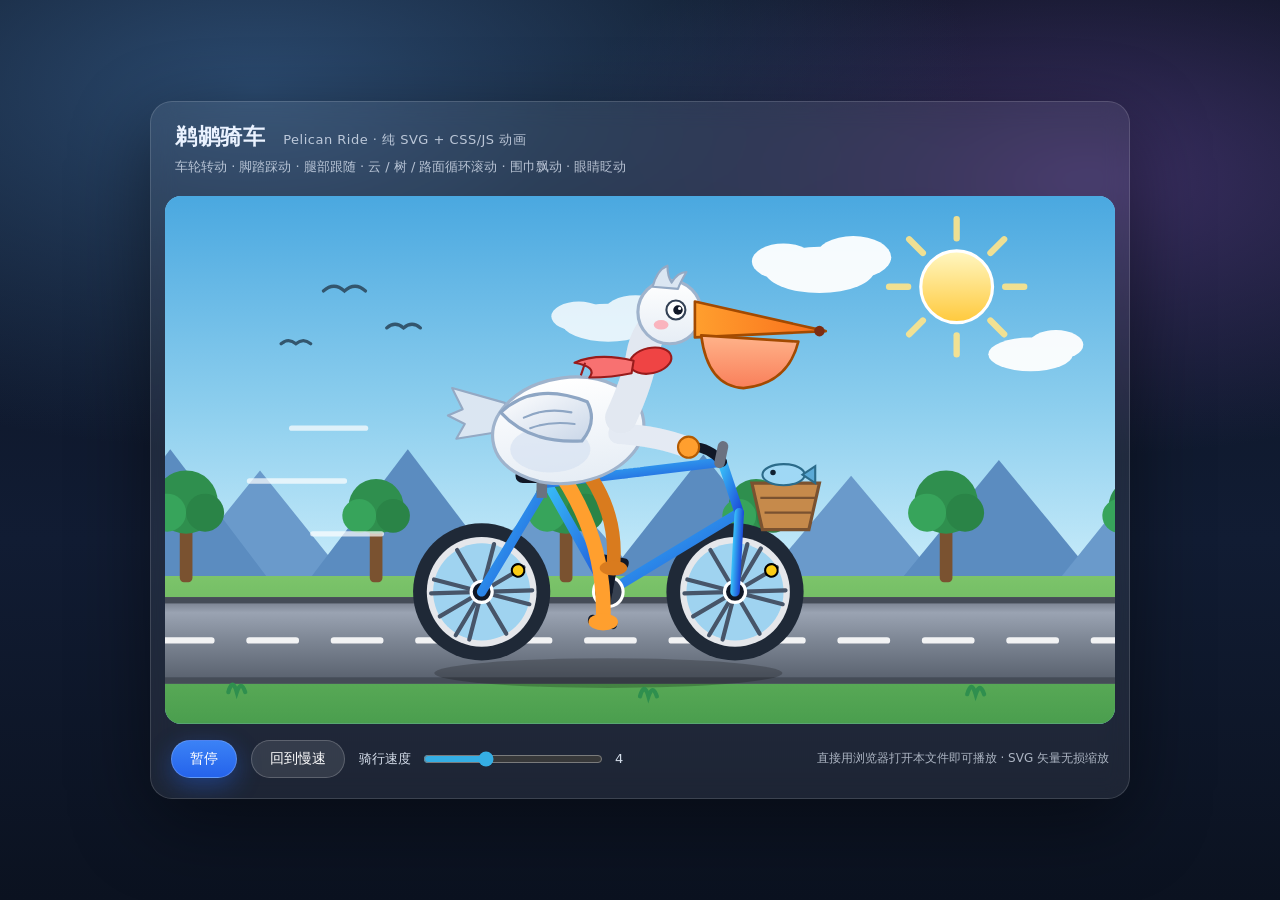
==== pelican-bike.html @ 2638b92d "新增鹈鹕骑车 SVG 动态 HTML Co-authored-by: YANBO LI <vimboom123@users.noreply.github.com>" ====
<!DOCTYPE html>
<html lang="zh-CN">
<head>
<meta charset="UTF-8" />
<meta name="viewport" content="width=device-width, initial-scale=1.0" />
<title>鹈鹕骑车 · SVG 动画</title>
<style>
  :root{
    --wheel-dur: 1.2s;
    --cloud-dur: 26s;
    --road-dur: 0.9s;
    --bob-dur: 0.6s;
  }
  *{box-sizing:border-box}
  body{
    margin:0;
    min-height:100vh;
    display:flex;
    align-items:center;
    justify-content:center;
    padding:28px 16px;
    font-family:"PingFang SC","Microsoft YaHei",system-ui,-apple-system,sans-serif;
    background:radial-gradient(1200px 600px at 20% 10%, #2b4a6f 0%, transparent 60%),
               radial-gradient(1000px 500px at 85% 20%, #3b2f63 0%, transparent 55%),
               linear-gradient(180deg,#0b1220,#111c33 60%,#0b1220);
    color:#eaf2ff;
  }
  .card{
    width:min(980px,100%);
    background:rgba(255,255,255,.07);
    border:1px solid rgba(255,255,255,.14);
    border-radius:22px;
    overflow:hidden;
    box-shadow:0 24px 80px rgba(0,0,0,.45);
    backdrop-filter:blur(12px);
  }
  header{
    padding:20px 24px 6px;
    display:flex;
    align-items:flex-end;
    justify-content:space-between;
    gap:12px;
    flex-wrap:wrap;
  }
  h1{margin:0;font-size:22px;letter-spacing:.5px}
  h1 span{font-size:13px;font-weight:400;opacity:.75;margin-left:10px}
  p.sub{margin:6px 0 0;opacity:.72;font-size:13px}
  .stage{padding:14px 14px 0}
  svg.scene{
    width:100%;
    height:auto;
    display:block;
    border-radius:16px;
    background:#87c5eb;
  }
  .controls{
    display:flex;
    align-items:center;
    gap:14px;
    flex-wrap:wrap;
    padding:16px 20px 20px;
  }
  .btn{
    border:1px solid rgba(255,255,255,.2);
    background:linear-gradient(180deg,#3b82f6,#2563eb);
    color:#fff;
    padding:9px 18px;
    border-radius:999px;
    cursor:pointer;
    font-size:14px;
    box-shadow:0 8px 24px rgba(37,99,235,.4);
  }
  .btn.secondary{background:rgba(255,255,255,.1);box-shadow:none}
  .slider-wrap{display:flex;align-items:center;gap:10px;font-size:13px;opacity:.9}
  input[type=range]{width:180px;accent-color:#38bdf8}
  .badge{margin-left:auto;font-size:12px;opacity:.7}

  /* ---------- SVG 动画 ---------- */
  .sun-rays{transform-origin:750px 86px;animation:spin 24s linear infinite}
  @keyframes spin{to{transform:rotate(360deg)}}

  .cloud{animation:drift var(--cloud-dur) linear infinite}
  .cloud.c2{animation-duration:calc(var(--cloud-dur) * 1.4);opacity:.9}
  .cloud.c3{animation-duration:calc(var(--cloud-dur) * 0.75);opacity:.95}
  @keyframes drift{
    from{transform:translateX(120px)}
    to{transform:translateX(-1080px)}
  }

  .bird{animation:birdBob 2.2s ease-in-out infinite}
  .bird.b2{animation-delay:-.7s}
  .bird.b3{animation-delay:-1.3s}
  @keyframes birdBob{
    0%,100%{transform:translateY(0)}
    50%{transform:translateY(-8px)}
  }

  .mountains{animation:slideSlow 9s linear infinite}
  @keyframes slideSlow{
    from{transform:translateX(0)}
    to{transform:translateX(-225px)}
  }

  .trees{animation:slideFast 3.2s linear infinite}
  @keyframes slideFast{
    from{transform:translateX(0)}
    to{transform:translateX(-180px)}
  }

  .road-dash{animation:dashMove var(--road-dur) linear infinite}
  @keyframes dashMove{
    from{stroke-dashoffset:0}
    to{stroke-dashoffset:-80}
  }

  .speed-line{animation:speedFlash 0.9s ease-in-out infinite}
  .speed-line.s2{animation-delay:-.3s}
  .speed-line.s3{animation-delay:-.6s}
  @keyframes speedFlash{
    0%{opacity:0;transform:translateX(30px)}
    30%{opacity:.8}
    100%{opacity:0;transform:translateX(-90px)}
  }

  /* 整车上下起伏 */
  .bike-bob{animation:bob var(--bob-dur) ease-in-out infinite}
  @keyframes bob{
    0%,100%{transform:translateY(0)}
    50%{transform:translateY(-4px)}
  }
  /* 鹈鹕身体起伏（比车稍大 + 延迟，显得有弹性） */
  .pelican-bob{animation:pelicanBob var(--bob-dur) ease-in-out infinite}
  @keyframes pelicanBob{
    0%,100%{transform:translateY(0) rotate(0deg)}
    50%{transform:translateY(-7px) rotate(-1.2deg)}
  }

  /* 翅膀轻微扇动 */
  .wing-back{transform-origin:385px 205px;animation:flap 1.8s ease-in-out infinite}
  @keyframes flap{
    0%,100%{transform:rotate(0deg)}
    50%{transform:rotate(-9deg)}
  }

  /* 围巾飘动 */
  .scarf-wave{animation:scarfWave .8s ease-in-out infinite;transform-origin:462px 158px}
  @keyframes scarfWave{
    0%,100%{transform:rotate(3deg) skewX(0deg)}
    50%{transform:rotate(-4deg) skewX(-6deg)}
  }

  /* 眼睛眨眼 */
  .eye{transform-origin:484px 108px;animation:blink 3.6s ease-in-out infinite}
  @keyframes blink{
    0%,92%,100%{transform:scaleY(1)}
    95%{transform:scaleY(.08)}
  }

  /* 喉囊轻微晃动 */
  .pouch{transform-origin:530px 130px;animation:pouchSwing 1.2s ease-in-out infinite}
  @keyframes pouchSwing{
    0%,100%{transform:rotate(0deg)}
    50%{transform:rotate(1.6deg)}
  }

  /* 尾巴抖动 */
  .tail{transform-origin:318px 208px;animation:tailWag .6s ease-in-out infinite}
  @keyframes tailWag{
    0%,100%{transform:rotate(0)}
    50%{transform:rotate(-7deg)}
  }

  /* 车轮 / 脚踏由 JS 驱动旋转，这里只做后备 CSS 旋转 */
  .spin-css{transform-box:fill-box;transform-origin:center;animation:spin var(--wheel-dur) linear infinite}

  .paused *{animation-play-state:paused !important}
</style>
</head>
<body>
<div class="card">
  <header>
    <div>
      <h1>鹈鹕骑车 <span>Pelican Ride · 纯 SVG + CSS/JS 动画</span></h1>
      <p class="sub">车轮转动 · 脚踏踩动 · 腿部跟随 · 云 / 树 / 路面循环滚动 · 围巾飘动 · 眼睛眨动</p>
    </div>
  </header>

  <div class="stage">
  <svg class="scene" id="scene" viewBox="0 0 900 500" xmlns="http://www.w3.org/2000/svg" role="img" aria-label="鹈鹕骑自行车动画">
    <defs>
      <linearGradient id="sky" x1="0" y1="0" x2="0" y2="1">
        <stop offset="0" stop-color="#4aa8e0"/>
        <stop offset=".55" stop-color="#8ecfee"/>
        <stop offset="1" stop-color="#cdeefb"/>
      </linearGradient>
      <linearGradient id="sunG" x1="0" y1="0" x2="0" y2="1">
        <stop offset="0" stop-color="#fff7c2"/>
        <stop offset="1" stop-color="#ffc93c"/>
      </linearGradient>
      <linearGradient id="roadG" x1="0" y1="0" x2="0" y2="1">
        <stop offset="0" stop-color="#6b7280"/>
        <stop offset=".18" stop-color="#9aa3b2"/>
        <stop offset=".5" stop-color="#7d8694"/>
        <stop offset="1" stop-color="#565e6b"/>
      </linearGradient>
      <linearGradient id="grassG" x1="0" y1="0" x2="0" y2="1">
        <stop offset="0" stop-color="#7cc46a"/>
        <stop offset="1" stop-color="#4a9e4e"/>
      </linearGradient>
      <linearGradient id="bodyG" x1="0" y1="0" x2="0" y2="1">
        <stop offset="0" stop-color="#ffffff"/>
        <stop offset="1" stop-color="#e6edf5"/>
      </linearGradient>
      <linearGradient id="wingG" x1="0" y1="0" x2="1" y2="1">
        <stop offset="0" stop-color="#ffffff"/>
        <stop offset="1" stop-color="#c9d6e8"/>
      </linearGradient>
      <linearGradient id="beakG" x1="0" y1="0" x2="1" y2="0">
        <stop offset="0" stop-color="#ff9f2e"/>
        <stop offset="1" stop-color="#f96d1b"/>
      </linearGradient>
      <linearGradient id="pouchG" x1="0" y1="0" x2="0" y2="1">
        <stop offset="0" stop-color="#ffb38a"/>
        <stop offset="1" stop-color="#f97f5a"/>
      </linearGradient>
      <linearGradient id="frameG" x1="0" y1="0" x2="1" y2="1">
        <stop offset="0" stop-color="#38bdf8"/>
        <stop offset="1" stop-color="#1d4ed8"/>
      </linearGradient>
    </defs>

    <!-- 天空 -->
    <rect x="0" y="0" width="900" height="372" fill="url(#sky)"/>

    <!-- 太阳 -->
    <g>
      <g class="sun-rays" stroke="#ffe58a" stroke-width="6" stroke-linecap="round" opacity=".9">
        <line x1="750" y1="22" x2="750" y2="40"/>
        <line x1="750" y1="132" x2="750" y2="150"/>
        <line x1="686" y1="86" x2="704" y2="86"/>
        <line x1="796" y1="86" x2="814" y2="86"/>
        <line x1="705" y1="41" x2="718" y2="54"/>
        <line x1="782" y1="118" x2="795" y2="131"/>
        <line x1="795" y1="41" x2="782" y2="54"/>
        <line x1="718" y1="118" x2="705" y2="131"/>
      </g>
      <circle cx="750" cy="86" r="34" fill="url(#sunG)" stroke="#fff" stroke-width="3"/>
    </g>

    <!-- 云 -->
    <g class="cloud c1">
      <g transform="translate(620,70)" fill="#fff" opacity=".95">
        <ellipse cx="0" cy="0" rx="52" ry="22"/>
        <ellipse cx="32" cy="-12" rx="36" ry="20"/>
        <ellipse cx="-34" cy="-8" rx="30" ry="17"/>
      </g>
    </g>
    <g class="cloud c2">
      <g transform="translate(420,120)" fill="#fff" opacity=".9">
        <ellipse cx="0" cy="0" rx="44" ry="18"/>
        <ellipse cx="26" cy="-10" rx="30" ry="16"/>
        <ellipse cx="-28" cy="-6" rx="26" ry="14"/>
      </g>
    </g>
    <g class="cloud c3">
      <g transform="translate(820,150)" fill="#fff">
        <ellipse cx="0" cy="0" rx="40" ry="16"/>
        <ellipse cx="24" cy="-9" rx="26" ry="14"/>
      </g>
    </g>

    <!-- 远处飞鸟 -->
    <g stroke="#33566e" stroke-width="3" fill="none" stroke-linecap="round">
      <path class="bird b1" d="M150 90 q10 -9 20 0 q10 -9 20 0"/>
      <path class="bird b2" d="M210 125 q8 -7 16 0 q8 -7 16 0"/>
      <path class="bird b3" d="M110 140 q7 -6 14 0 q7 -6 14 0"/>
    </g>

    <!-- 远山（无缝循环：两组错开） -->
    <g class="mountains">
      <g>
        <polygon points="0,372 90,260 180,372" fill="#6a9acb"/>
        <polygon points="130,372 230,240 330,372" fill="#5b8cc0"/>
        <polygon points="280,372 370,270 460,372" fill="#6a9acb"/>
        <polygon points="410,372 510,245 610,372" fill="#5b8cc0"/>
        <polygon points="560,372 650,265 740,372" fill="#6a9acb"/>
        <polygon points="690,372 790,250 890,372" fill="#5b8cc0"/>
        <polygon points="840,372 930,260 1020,372" fill="#6a9acb"/>
        <polygon points="-225,372 -135,260 -45,372" fill="#6a9acb"/>
        <polygon points="-95,372 5,240 105,372" fill="#5b8cc0"/>
      </g>
    </g>

    <!-- 草地 + 公路 -->
    <rect x="0" y="360" width="900" height="140" fill="url(#grassG)"/>
    <rect x="0" y="380" width="900" height="82" fill="url(#roadG)"/>
    <rect x="0" y="380" width="900" height="6" fill="#454c57"/>
    <rect x="0" y="456" width="900" height="6" fill="#454c57"/>
    <line class="road-dash" x1="0" y1="421" x2="900" y2="421" stroke="#fff" stroke-width="6"
          stroke-dasharray="44 36" stroke-linecap="round" opacity=".9"/>

    <!-- 行道树（无缝循环） -->
    <g class="trees">
      <g id="treeRow">
        <!-- JS 会复制这一排以保证循环，这里先手写 7 棵 -->
        <g transform="translate(20,0)">
          <rect x="-6" y="308" width="12" height="58" rx="4" fill="#7a5230"/>
          <circle cx="0" cy="290" r="30" fill="#2f8f4e"/>
          <circle cx="-18" cy="300" r="18" fill="#37a45b"/>
          <circle cx="18" cy="300" r="18" fill="#2a8447"/>
        </g>
        <g transform="translate(200,0)">
          <rect x="-6" y="312" width="12" height="54" rx="4" fill="#7a5230"/>
          <circle cx="0" cy="294" r="26" fill="#2f8f4e"/>
          <circle cx="-16" cy="303" r="16" fill="#37a45b"/>
          <circle cx="16" cy="303" r="16" fill="#2a8447"/>
        </g>
        <g transform="translate(380,0)">
          <rect x="-6" y="308" width="12" height="58" rx="4" fill="#7a5230"/>
          <circle cx="0" cy="290" r="30" fill="#2f8f4e"/>
          <circle cx="-18" cy="300" r="18" fill="#37a45b"/>
          <circle cx="18" cy="300" r="18" fill="#2a8447"/>
        </g>
        <g transform="translate(560,0)">
          <rect x="-6" y="312" width="12" height="54" rx="4" fill="#7a5230"/>
          <circle cx="0" cy="294" r="26" fill="#2f8f4e"/>
          <circle cx="-16" cy="303" r="16" fill="#37a45b"/>
          <circle cx="16" cy="303" r="16" fill="#2a8447"/>
        </g>
        <g transform="translate(740,0)">
          <rect x="-6" y="308" width="12" height="58" rx="4" fill="#7a5230"/>
          <circle cx="0" cy="290" r="30" fill="#2f8f4e"/>
          <circle cx="-18" cy="300" r="18" fill="#37a45b"/>
          <circle cx="18" cy="300" r="18" fill="#2a8447"/>
        </g>
        <g transform="translate(920,0)">
          <rect x="-6" y="312" width="12" height="54" rx="4" fill="#7a5230"/>
          <circle cx="0" cy="294" r="26" fill="#2f8f4e"/>
          <circle cx="-16" cy="303" r="16" fill="#37a45b"/>
          <circle cx="16" cy="303" r="16" fill="#2a8447"/>
        </g>
        <g transform="translate(1100,0)">
          <rect x="-6" y="308" width="12" height="58" rx="4" fill="#7a5230"/>
          <circle cx="0" cy="290" r="30" fill="#2f8f4e"/>
          <circle cx="-18" cy="300" r="18" fill="#37a45b"/>
          <circle cx="18" cy="300" r="18" fill="#2a8447"/>
        </g>
      </g>
    </g>

    <!-- 速度线 -->
    <g stroke="#ffffff" stroke-width="5" stroke-linecap="round" opacity=".7">
      <line class="speed-line s1" x1="120" y1="220" x2="190" y2="220"/>
      <line class="speed-line s2" x1="80" y1="270" x2="170" y2="270"/>
      <line class="speed-line s3" x1="140" y1="320" x2="205" y2="320"/>
    </g>

    <!-- 阴影 -->
    <ellipse cx="420" cy="452" rx="165" ry="14" fill="#000" opacity=".22"/>

    <!-- ================= 整车（含鹈鹕） ================= -->
    <g class="bike-bob">
      <!-- 后轮 -->
      <g>
        <circle cx="300" cy="375" r="65" fill="#1f2937"/>
        <circle cx="300" cy="375" r="52" fill="#e5e7eb"/>
        <circle cx="300" cy="375" r="46" fill="#9fd3f0"/>
        <g id="spokesRear" stroke="#475569" stroke-width="4" stroke-linecap="round">
          <line x1="300" y1="329" x2="300" y2="421"/>
          <line x1="254" y1="375" x2="346" y2="375"/>
          <line x1="267" y1="342" x2="333" y2="408"/>
          <line x1="333" y1="342" x2="267" y2="408"/>
          <line x1="277" y1="333" x2="323" y2="417"/>
          <line x1="323" y1="333" x2="277" y2="417"/>
        </g>
        <circle cx="300" cy="375" r="10" fill="#111827" stroke="#fff" stroke-width="3"/>
        <!-- 气门嘴小黄点，便于看出转动 -->
        <circle id="valveRear" cx="300" cy="335" r="6" fill="#facc15" stroke="#000" stroke-width="2"/>
      </g>

      <!-- 前轮 -->
      <g>
        <circle cx="540" cy="375" r="65" fill="#1f2937"/>
        <circle cx="540" cy="375" r="52" fill="#e5e7eb"/>
        <circle cx="540" cy="375" r="46" fill="#9fd3f0"/>
        <g id="spokesFront" stroke="#475569" stroke-width="4" stroke-linecap="round">
          <line x1="540" y1="329" x2="540" y2="421"/>
          <line x1="494" y1="375" x2="586" y2="375"/>
          <line x1="507" y1="342" x2="573" y2="408"/>
          <line x1="573" y1="342" x2="507" y2="408"/>
          <line x1="517" y1="333" x2="563" y2="417"/>
          <line x1="563" y1="333" x2="517" y2="417"/>
        </g>
        <circle cx="540" cy="375" r="10" fill="#111827" stroke="#fff" stroke-width="3"/>
        <circle id="valveFront" cx="540" cy="335" r="6" fill="#facc15" stroke="#000" stroke-width="2"/>
      </g>

      <!-- 车架 -->
      <g stroke="url(#frameG)" stroke-width="9" stroke-linecap="round" stroke-linejoin="round" fill="none">
        <line x1="300" y1="375" x2="420" y2="375"/>          <!-- chainstay -->
        <line x1="300" y1="375" x2="362" y2="272"/>          <!-- seatstay -->
        <line x1="420" y1="375" x2="362" y2="272"/>          <!-- seat tube -->
        <line x1="362" y1="272" x2="528" y2="252"/>          <!-- top tube -->
        <line x1="420" y1="375" x2="544" y2="300"/>          <!-- down tube -->
        <line x1="528" y1="252" x2="544" y2="300"/>          <!-- head tube -->
        <line x1="544" y1="300" x2="540" y2="375"/>          <!-- fork -->
      </g>
      <!-- 座垫 & 车把 -->
      <g>
        <rect x="332" y="258" width="52" height="14" rx="7" fill="#111827"/>
        <rect x="352" y="270" width="10" height="16" fill="#6b7280"/>
        <path d="M528 252 Q514 236 496 238" stroke="#111827" stroke-width="9" fill="none" stroke-linecap="round"/>
        <circle cx="494" cy="238" r="8" fill="#111827"/>
        <rect x="522" y="232" width="10" height="26" rx="5" fill="#6b7280" transform="rotate(12 527 245)"/>
      </g>

      <!-- 前车篮 + 鱼 -->
      <g transform="translate(556,272)">
        <polygon points="0,0 64,0 54,44 10,44" fill="#c68a4b" stroke="#7a5230" stroke-width="3"/>
        <line x1="8" y1="14" x2="60" y2="14" stroke="#7a5230" stroke-width="2"/>
        <line x1="12" y1="28" x2="56" y2="28" stroke="#7a5230" stroke-width="2"/>
        <g class="pelican-bob">
          <ellipse cx="30" cy="-8" rx="20" ry="10" fill="#9fd8f5" stroke="#2b6b8a" stroke-width="2"/>
          <polygon points="48,-8 60,-16 60,0" fill="#5aa9d6" stroke="#2b6b8a" stroke-width="2"/>
          <circle cx="20" cy="-10" r="2.6" fill="#123"/>
        </g>
      </g>

      <!-- 脚踏曲柄（JS 驱动旋转） -->
      <g id="crank" transform="translate(420,375)">
        <circle cx="0" cy="0" r="14" fill="#374151" stroke="#fff" stroke-width="3"/>
        <line x1="0" y1="0" x2="0" y2="-26" stroke="#111827" stroke-width="8" stroke-linecap="round"/>
        <line x1="0" y1="0" x2="0" y2="26" stroke="#111827" stroke-width="8" stroke-linecap="round"/>
        <rect id="pedalA" x="-14" y="-34" width="28" height="10" rx="4" fill="#111827"/>
        <rect id="pedalB" x="-14" y="24" width="28" height="10" rx="4" fill="#111827"/>
      </g>

      <!-- 腿（JS 每帧更新路径，跟随脚踏） -->
      <g fill="none" stroke-linecap="round" stroke-linejoin="round">
        <!-- 远侧腿（深色） -->
        <path id="legFar" d="M388 252 L410 310 L420 349" stroke="#d97b1e" stroke-width="13"/>
        <!-- 近侧腿（亮橙） -->
        <path id="legNear" d="M368 256 L380 315 L420 401" stroke="#ff9f2e" stroke-width="14"/>
        <!-- 脚 -->
        <ellipse id="footFar" cx="420" cy="349" rx="13" ry="7" fill="#d97b1e" stroke="none"/>
        <ellipse id="footNear" cx="420" cy="401" rx="14" ry="8" fill="#ff9f2e" stroke="none"/>
      </g>

      <!-- ================= 鹈鹕 ================= -->
      <g class="pelican-bob">
        <!-- 尾巴 -->
        <g class="tail">
          <polygon points="322,196 272,182 282,202 268,208 284,216 276,230 326,222" fill="#dbe6f2" stroke="#94a9c4" stroke-width="2" stroke-linejoin="round"/>
        </g>

        <!-- 身体 -->
        <ellipse cx="382" cy="222" rx="72" ry="50" fill="url(#bodyG)" stroke="#9fb3cc" stroke-width="3" transform="rotate(-8 382 222)"/>
        <ellipse cx="365" cy="240" rx="38" ry="22" fill="#d7e3f2" opacity=".7"/>

        <!-- 后翅（扇动） -->
        <g class="wing-back">
          <path d="M400 195 Q350 175 318 205 Q345 235 395 232 Q410 214 400 195 Z"
                fill="url(#wingG)" stroke="#8ea6c4" stroke-width="3" stroke-linejoin="round"/>
          <path d="M385 205 Q360 200 340 210 M388 216 Q364 213 346 220" stroke="#8ea6c4" stroke-width="2" fill="none" stroke-linecap="round"/>
        </g>

        <!-- 前肢扶把（翅膀变小手） -->
        <g>
          <path d="M430 225 Q470 228 494 238" stroke="#f2f6fb" stroke-width="20" fill="none" stroke-linecap="round"/>
          <path d="M430 225 Q470 228 494 238" stroke="#9fb3cc" stroke-width="20" fill="none" stroke-linecap="round" opacity=".18"/>
          <circle cx="496" cy="238" r="10" fill="#ff9f2e" stroke="#b35a00" stroke-width="2"/>
        </g>

        <!-- 脖子 -->
        <path d="M432 210 Q448 175 452 150 Q456 128 472 116"
              stroke="#f4f7fb" stroke-width="30" fill="none" stroke-linecap="round"/>
        <path d="M432 210 Q448 175 452 150 Q456 128 472 116"
              stroke="#9fb3cc" stroke-width="30" fill="none" stroke-linecap="round" opacity=".22"/>

        <!-- 围巾 -->
        <g>
          <ellipse cx="460" cy="156" rx="20" ry="12" fill="#ef4444" stroke="#991b1b" stroke-width="2" transform="rotate(-12 460 156)"/>
          <g class="scarf-wave">
            <path d="M444 156 Q410 148 388 158 Q410 162 402 172 Q424 172 442 168 Z"
                  fill="#f87171" stroke="#991b1b" stroke-width="2" stroke-linejoin="round"/>
            <line x1="398" y1="158" x2="394" y2="170" stroke="#991b1b" stroke-width="2"/>
          </g>
        </g>

        <!-- 头 -->
        <circle cx="478" cy="110" r="30" fill="url(#bodyG)" stroke="#9fb3cc" stroke-width="3"/>
        <!-- 头顶小羽 -->
        <path d="M462 86 Q466 70 476 66 Q476 76 480 82 Q486 72 494 72 Q488 82 486 88 Z" fill="#dbe6f2" stroke="#94a9c4" stroke-width="2" stroke-linejoin="round"/>

        <!-- 喙 -->
        <g>
          <!-- 上喙 -->
          <path d="M502 100 L626 128 L502 134 Z" fill="url(#beakG)" stroke="#a34a00" stroke-width="2.5" stroke-linejoin="round"/>
          <circle cx="620" cy="128" r="5" fill="#7c2d12"/>
          <!-- 喉囊 -->
          <path class="pouch" d="M508 132 L600 138 Q590 178 548 182 Q514 180 508 132 Z"
                fill="url(#pouchG)" stroke="#a34a00" stroke-width="2.5" stroke-linejoin="round"/>
        </g>

        <!-- 眼睛 -->
        <g>
          <circle cx="484" cy="108" r="9" fill="#fff" stroke="#334155" stroke-width="2"/>
          <g class="eye">
            <circle cx="486" cy="108" r="4.5" fill="#111827"/>
            <circle cx="487.5" cy="106.5" r="1.5" fill="#fff"/>
          </g>
        </g>
        <!-- 腮红 -->
        <ellipse cx="470" cy="122" rx="7" ry="4.5" fill="#fda4af" opacity=".8"/>
      </g>
    </g>

    <!-- 前景小草 -->
    <g fill="#2f8f4e">
      <path d="M60 470 q4 -14 8 0 q4 -12 8 0" stroke="#2f8f4e" stroke-width="4" fill="none" stroke-linecap="round"/>
      <path d="M760 472 q4 -14 8 0 q4 -12 8 0" stroke="#2f8f4e" stroke-width="4" fill="none" stroke-linecap="round"/>
      <path d="M450 474 q4 -14 8 0 q4 -12 8 0" stroke="#2f8f4e" stroke-width="4" fill="none" stroke-linecap="round"/>
    </g>
  </svg>
  </div>

  <div class="controls">
    <button class="btn" id="playBtn">暂停</button>
    <button class="btn secondary" id="resetBtn">回到慢速</button>
    <div class="slider-wrap">
      <span>骑行速度</span>
      <input type="range" id="speed" min="1" max="10" value="4" />
      <span id="speedVal">4</span>
    </div>
    <span class="badge">直接用浏览器打开本文件即可播放 · SVG 矢量无损缩放</span>
  </div>
</div>

<script>
(function(){
  const root = document.documentElement;
  const scene = document.getElementById('scene');
  const crank = document.getElementById('crank');
  const spokesRear = document.getElementById('spokesRear');
  const spokesFront = document.getElementById('spokesFront');
  const valveRear = document.getElementById('valveRear');
  const valveFront = document.getElementById('valveFront');
  const legNear = document.getElementById('legNear');
  const legFar = document.getElementById('legFar');
  const footNear = document.getElementById('footNear');
  const footFar = document.getElementById('footFar');
  const playBtn = document.getElementById('playBtn');
  const resetBtn = document.getElementById('resetBtn');
  const speedInput = document.getElementById('speed');
  const speedVal = document.getElementById('speedVal');

  const BB = {x:420, y:375};
  const CRANK_R = 26;
  const WHEEL_R = {rear:{x:300,y:375}, front:{x:540,y:375}};
  // 髋关节（随身体 bob 微调）
  const HIP_NEAR = {x:368, y:252};
  const HIP_FAR = {x:390, y:248};

  let speed = parseFloat(speedInput.value); // 1..10
  let playing = true;
  let crankAngle = 0;   // 度
  let wheelAngle = 0;
  let lastT = performance.now();

  function applySpeedToCss(){
    // 速度越大，CSS 动画越快
    const wheelDur = (2.4 / speed).toFixed(3) + 's';
    const roadDur = (1.8 / speed).toFixed(3) + 's';
    const bobDur = (1.2 / Math.sqrt(speed)).toFixed(3) + 's';
    const cloudDur = (52 / speed).toFixed(2) + 's';
    root.style.setProperty('--wheel-dur', wheelDur);
    root.style.setProperty('--road-dur', roadDur);
    root.style.setProperty('--bob-dur', bobDur);
    root.style.setProperty('--cloud-dur', cloudDur);
    document.querySelector('.mountains').style.animationDuration = (18/speed).toFixed(2)+'s';
    document.querySelector('.trees').style.animationDuration = (6.4/speed).toFixed(2)+'s';
  }

  function pedalPos(angleDeg, offsetDeg){
    const a = (angleDeg + offsetDeg) * Math.PI/180;
    return { x: BB.x + CRANK_R*Math.sin(a), y: BB.y - CRANK_R*Math.cos(a) };
  }

  // 简单双段腿：髋 -> 膝 -> 踝，膝盖向前凸
  function legPath(hip, ankle, bend){
    const mx = (hip.x+ankle.x)/2 + bend;
    const my = (hip.y+ankle.y)/2 - 6;
    // 用二次曲线模拟膝盖
    return `M${hip.x} ${hip.y} Q${mx} ${my} ${ankle.x} ${ankle.y}`;
  }

  function rotate(el, cx, cy, deg){
    el.setAttribute('transform', `rotate(${deg} ${cx} ${cy})`);
  }

  function frame(now){
    const dt = Math.min(0.05, (now-lastT)/1000);
    lastT = now;
    if(playing){
      const crankSpeed = 40 + speed*38;   // 度/秒
      const wheelSpeed = crankSpeed*2.2;
      crankAngle = (crankAngle + crankSpeed*dt) % 360;
      wheelAngle = (wheelAngle + wheelSpeed*dt) % 360;

      crank.setAttribute('transform', `translate(${BB.x},${BB.y}) rotate(${crankAngle})`);
      rotate(spokesRear, WHEEL_R.rear.x, WHEEL_R.rear.y, wheelAngle);
      rotate(spokesFront, WHEEL_R.front.x, WHEEL_R.front.y, wheelAngle);
      rotate(valveRear, WHEEL_R.rear.x, WHEEL_R.rear.y, wheelAngle);
      rotate(valveFront, WHEEL_R.front.x, WHEEL_R.front.y, wheelAngle);

      // 身体 bob 补偿：让髋部随时间轻微起伏，与 CSS pelicanBob 近似同步
      const bob = Math.sin(now/1000 * (2+speed*0.9)) * -3.5;

      const pNear = pedalPos(crankAngle, 0);
      const pFar = pedalPos(crankAngle, 180);
      const hipN = {x:HIP_NEAR.x, y:HIP_NEAR.y+bob};
      const hipF = {x:HIP_FAR.x, y:HIP_FAR.y+bob};

      legNear.setAttribute('d', legPath(hipN, pNear, 26));
      legFar.setAttribute('d', legPath(hipF, pFar, 22));
      footNear.setAttribute('cx', pNear.x);
      footNear.setAttribute('cy', pNear.y+3);
      footFar.setAttribute('cx', pFar.x);
      footFar.setAttribute('cy', pFar.y+3);
    }
    requestAnimationFrame(frame);
  }

  playBtn.addEventListener('click', ()=>{
    playing = !playing;
    playBtn.textContent = playing ? '暂停' : '播放';
    scene.classList.toggle('paused', !playing);
  });
  speedInput.addEventListener('input', ()=>{
    speed = parseFloat(speedInput.value);
    speedVal.textContent = speed;
    applySpeedToCss();
  });
  resetBtn.addEventListener('click', ()=>{
    speedInput.value = 3;
    speed = 3;
    speedVal.textContent = '3';
    applySpeedToCss();
  });

  applySpeedToCss();
  requestAnimationFrame(frame);
})();
</script>
</body>
</html>
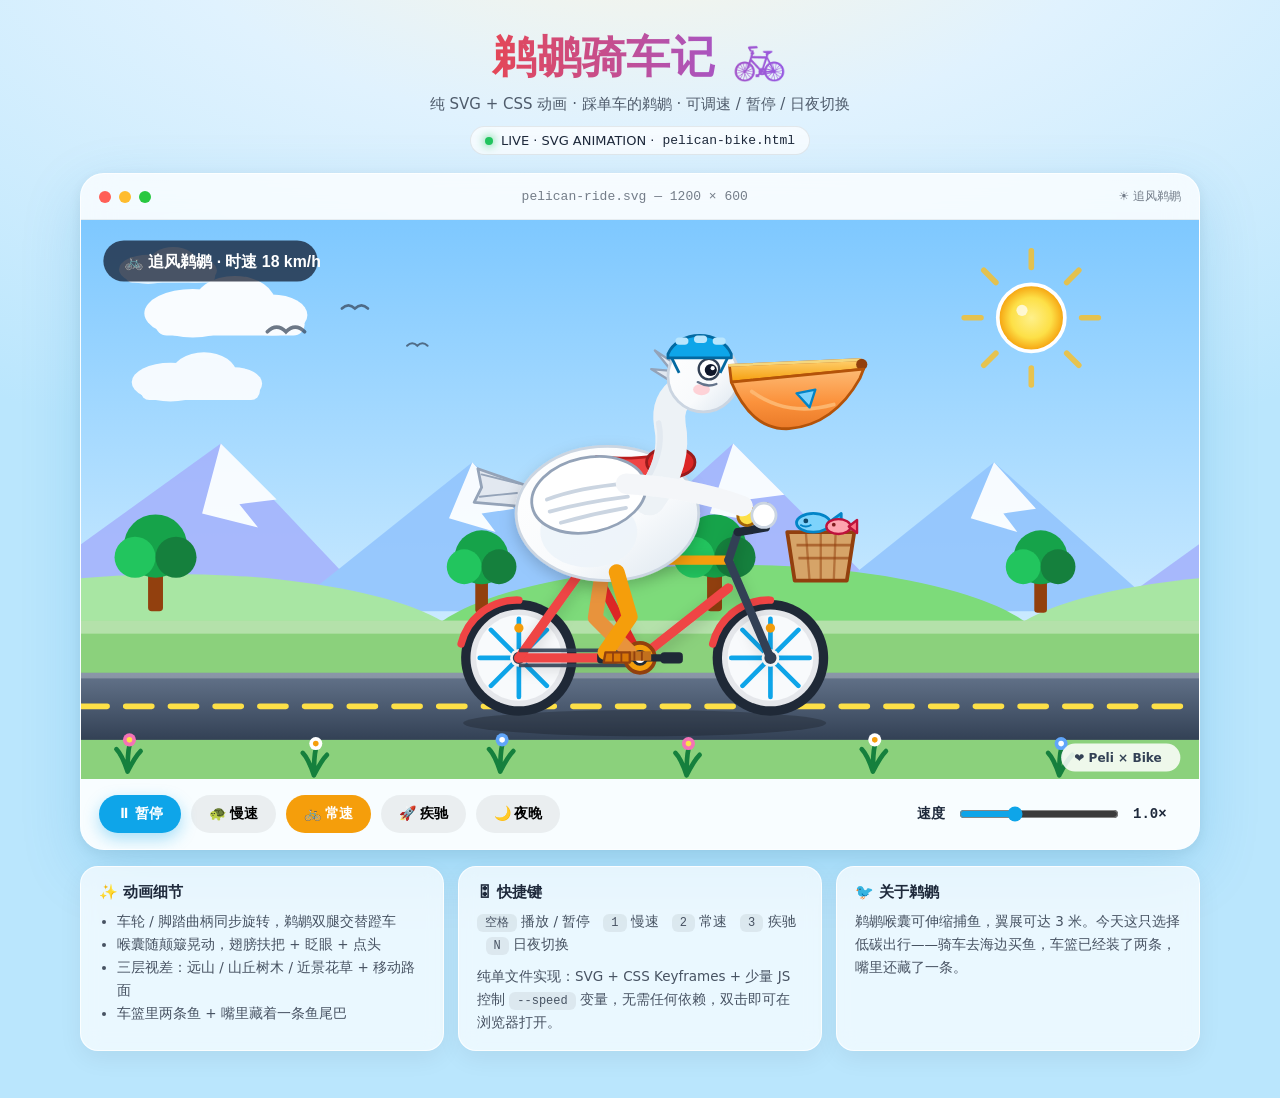
==== commit a0f0c747: "Add pelican riding bicycle SVG animated page Single-file HTML with pure SVG + CSS keyframe animation" ====
--- a/pelican-bike.html
+++ b/pelican-bike.html
@@ -3,654 +3,658 @@
 <head>
 <meta charset="UTF-8" />
 <meta name="viewport" content="width=device-width, initial-scale=1.0" />
-<title>鹈鹕骑车 · SVG 动画</title>
+<title>鹈鹕骑车记 · Pelican Ride — SVG 动态动画</title>
 <style>
   :root{
-    --wheel-dur: 1.2s;
-    --cloud-dur: 26s;
-    --road-dur: 0.9s;
-    --bob-dur: 0.6s;
+    --speed: 1;
+    --play-state: running;
+    --sky-top:#7ec8ff;
+    --sky-bottom:#e8f7ff;
+    --hill-1:#a8e6a3;
+    --hill-2:#7ddb7a;
+    --road:#4a5568;
+    --ground:#8bd17c;
+  }
+  body.night{
+    --sky-top:#0f2043;
+    --sky-bottom:#3a5a8c;
+    --hill-1:#2a4a3e;
+    --hill-2:#1e3a32;
+    --road:#1f2733;
+    --ground:#2d5a3a;
   }
   *{box-sizing:border-box}
   body{
     margin:0;
+    font-family:"PingFang SC","Microsoft YaHei","Noto Sans SC",system-ui,-apple-system,sans-serif;
+    background: radial-gradient(1200px 600px at 50% -10%, #fdf6e3 0%, #e0f2fe 40%, #bae6fd 100%);
     min-height:100vh;
+    color:#1e293b;
     display:flex;
+    flex-direction:column;
     align-items:center;
-    justify-content:center;
-    padding:28px 16px;
-    font-family:"PingFang SC","Microsoft YaHei",system-ui,-apple-system,sans-serif;
-    background:radial-gradient(1200px 600px at 20% 10%, #2b4a6f 0%, transparent 60%),
-               radial-gradient(1000px 500px at 85% 20%, #3b2f63 0%, transparent 55%),
-               linear-gradient(180deg,#0b1220,#111c33 60%,#0b1220);
-    color:#eaf2ff;
-  }
-  .card{
-    width:min(980px,100%);
-    background:rgba(255,255,255,.07);
-    border:1px solid rgba(255,255,255,.14);
-    border-radius:22px;
+    padding:28px 16px 48px;
+  }
+  body.night{background: radial-gradient(1200px 600px at 50% -10%, #0f172a 0%, #1e293b 60%, #020617 100%); color:#e2e8f0}
+  .wrap{width:min(1120px,100%)}
+  header{
+    text-align:center;
+    margin-bottom:18px;
+  }
+  header h1{
+    margin:0;
+    font-size:clamp(28px,4.5vw,44px);
+    letter-spacing:.02em;
+    font-weight:900;
+    background:linear-gradient(90deg,#f59e0b,#ef4444,#8b5cf6,#0ea5e9);
+    -webkit-background-clip:text;
+    background-clip:text;
+    color:transparent;
+  }
+  header p{margin:8px 0 0; opacity:.75; font-size:15px}
+  .badge{
+    display:inline-flex; gap:8px; align-items:center;
+    margin-top:12px;
+    font-size:13px;
+    background:rgba(255,255,255,.7);
+    border:1px solid rgba(0,0,0,.08);
+    padding:6px 14px;
+    border-radius:999px;
+    backdrop-filter: blur(10px);
+  }
+  body.night .badge{background:rgba(255,255,255,.08); border-color:rgba(255,255,255,.15)}
+  .dot{width:8px;height:8px;border-radius:50%;background:#22c55e;box-shadow:0 0 10px #22c55e; animation:blink 1.2s infinite}
+  @keyframes blink{50%{opacity:.4}}
+
+  .stage-card{
+    background:rgba(255,255,255,.75);
+    border:1px solid rgba(255,255,255,.8);
+    border-radius:24px;
+    box-shadow:0 20px 60px rgba(2,132,199,.18), 0 4px 16px rgba(0,0,0,.08);
     overflow:hidden;
-    box-shadow:0 24px 80px rgba(0,0,0,.45);
-    backdrop-filter:blur(12px);
-  }
-  header{
-    padding:20px 24px 6px;
-    display:flex;
-    align-items:flex-end;
-    justify-content:space-between;
-    gap:12px;
-    flex-wrap:wrap;
-  }
-  h1{margin:0;font-size:22px;letter-spacing:.5px}
-  h1 span{font-size:13px;font-weight:400;opacity:.75;margin-left:10px}
-  p.sub{margin:6px 0 0;opacity:.72;font-size:13px}
-  .stage{padding:14px 14px 0}
-  svg.scene{
-    width:100%;
-    height:auto;
-    display:block;
-    border-radius:16px;
-    background:#87c5eb;
-  }
+    backdrop-filter: blur(16px);
+  }
+  body.night .stage-card{background:rgba(15,23,42,.7); border-color:rgba(255,255,255,.12)}
+  .stage-head{
+    display:flex; align-items:center; justify-content:space-between;
+    padding:14px 18px;
+    border-bottom:1px solid rgba(0,0,0,.06);
+  }
+  body.night .stage-head{border-color:rgba(255,255,255,.1)}
+  .traffic{display:flex; gap:8px}
+  .traffic i{width:12px;height:12px;border-radius:50%;display:block}
+  .traffic i:nth-child(1){background:#ff5f57}
+  .traffic i:nth-child(2){background:#febc2e}
+  .traffic i:nth-child(3){background:#28c840}
+  .stage-title{font-size:13px; opacity:.6; font-family:ui-monospace,monospace}
+  svg.scene{display:block; width:100%; height:auto; background:linear-gradient(var(--sky-top),var(--sky-bottom)); transition:background .6s}
+
   .controls{
-    display:flex;
-    align-items:center;
-    gap:14px;
-    flex-wrap:wrap;
-    padding:16px 20px 20px;
-  }
-  .btn{
-    border:1px solid rgba(255,255,255,.2);
-    background:linear-gradient(180deg,#3b82f6,#2563eb);
-    color:#fff;
-    padding:9px 18px;
+    display:flex; flex-wrap:wrap; gap:12px; align-items:center; justify-content:space-between;
+    padding:16px 18px;
+    background:rgba(255,255,255,.6);
+  }
+  body.night .controls{background:rgba(255,255,255,.04)}
+  .btn-group{display:flex; gap:10px; flex-wrap:wrap}
+  button{
+    border:0; cursor:pointer;
+    padding:10px 18px;
     border-radius:999px;
-    cursor:pointer;
-    font-size:14px;
-    box-shadow:0 8px 24px rgba(37,99,235,.4);
-  }
-  .btn.secondary{background:rgba(255,255,255,.1);box-shadow:none}
-  .slider-wrap{display:flex;align-items:center;gap:10px;font-size:13px;opacity:.9}
-  input[type=range]{width:180px;accent-color:#38bdf8}
-  .badge{margin-left:auto;font-size:12px;opacity:.7}
-
-  /* ---------- SVG 动画 ---------- */
-  .sun-rays{transform-origin:750px 86px;animation:spin 24s linear infinite}
-  @keyframes spin{to{transform:rotate(360deg)}}
-
-  .cloud{animation:drift var(--cloud-dur) linear infinite}
-  .cloud.c2{animation-duration:calc(var(--cloud-dur) * 1.4);opacity:.9}
-  .cloud.c3{animation-duration:calc(var(--cloud-dur) * 0.75);opacity:.95}
-  @keyframes drift{
-    from{transform:translateX(120px)}
-    to{transform:translateX(-1080px)}
-  }
-
-  .bird{animation:birdBob 2.2s ease-in-out infinite}
-  .bird.b2{animation-delay:-.7s}
-  .bird.b3{animation-delay:-1.3s}
-  @keyframes birdBob{
-    0%,100%{transform:translateY(0)}
-    50%{transform:translateY(-8px)}
-  }
-
-  .mountains{animation:slideSlow 9s linear infinite}
-  @keyframes slideSlow{
-    from{transform:translateX(0)}
-    to{transform:translateX(-225px)}
-  }
-
-  .trees{animation:slideFast 3.2s linear infinite}
-  @keyframes slideFast{
-    from{transform:translateX(0)}
-    to{transform:translateX(-180px)}
-  }
-
-  .road-dash{animation:dashMove var(--road-dur) linear infinite}
-  @keyframes dashMove{
-    from{stroke-dashoffset:0}
-    to{stroke-dashoffset:-80}
-  }
-
-  .speed-line{animation:speedFlash 0.9s ease-in-out infinite}
-  .speed-line.s2{animation-delay:-.3s}
-  .speed-line.s3{animation-delay:-.6s}
-  @keyframes speedFlash{
-    0%{opacity:0;transform:translateX(30px)}
-    30%{opacity:.8}
-    100%{opacity:0;transform:translateX(-90px)}
-  }
-
-  /* 整车上下起伏 */
-  .bike-bob{animation:bob var(--bob-dur) ease-in-out infinite}
-  @keyframes bob{
-    0%,100%{transform:translateY(0)}
-    50%{transform:translateY(-4px)}
-  }
-  /* 鹈鹕身体起伏（比车稍大 + 延迟，显得有弹性） */
-  .pelican-bob{animation:pelicanBob var(--bob-dur) ease-in-out infinite}
-  @keyframes pelicanBob{
-    0%,100%{transform:translateY(0) rotate(0deg)}
-    50%{transform:translateY(-7px) rotate(-1.2deg)}
-  }
-
-  /* 翅膀轻微扇动 */
-  .wing-back{transform-origin:385px 205px;animation:flap 1.8s ease-in-out infinite}
-  @keyframes flap{
-    0%,100%{transform:rotate(0deg)}
-    50%{transform:rotate(-9deg)}
-  }
-
-  /* 围巾飘动 */
-  .scarf-wave{animation:scarfWave .8s ease-in-out infinite;transform-origin:462px 158px}
-  @keyframes scarfWave{
-    0%,100%{transform:rotate(3deg) skewX(0deg)}
-    50%{transform:rotate(-4deg) skewX(-6deg)}
-  }
-
-  /* 眼睛眨眼 */
-  .eye{transform-origin:484px 108px;animation:blink 3.6s ease-in-out infinite}
-  @keyframes blink{
-    0%,92%,100%{transform:scaleY(1)}
-    95%{transform:scaleY(.08)}
-  }
-
-  /* 喉囊轻微晃动 */
-  .pouch{transform-origin:530px 130px;animation:pouchSwing 1.2s ease-in-out infinite}
-  @keyframes pouchSwing{
-    0%,100%{transform:rotate(0deg)}
-    50%{transform:rotate(1.6deg)}
-  }
-
-  /* 尾巴抖动 */
-  .tail{transform-origin:318px 208px;animation:tailWag .6s ease-in-out infinite}
-  @keyframes tailWag{
-    0%,100%{transform:rotate(0)}
-    50%{transform:rotate(-7deg)}
-  }
-
-  /* 车轮 / 脚踏由 JS 驱动旋转，这里只做后备 CSS 旋转 */
-  .spin-css{transform-box:fill-box;transform-origin:center;animation:spin var(--wheel-dur) linear infinite}
-
-  .paused *{animation-play-state:paused !important}
+    font-size:14px; font-weight:700;
+    transition:.2s;
+  }
+  .btn-primary{background:#0ea5e9; color:#fff; box-shadow:0 6px 16px rgba(14,165,233,.35)}
+  .btn-primary:hover{background:#0284c7; transform:translateY(-1px)}
+  .btn-ghost{background:rgba(0,0,0,.06)}
+  body.night .btn-ghost{background:rgba(255,255,255,.1); color:#fff}
+  .btn-ghost:hover{background:rgba(0,0,0,.1)}
+  .btn-ghost.active{background:#f59e0b; color:#fff}
+  .slider-box{display:flex; align-items:center; gap:12px; font-size:14px; font-weight:600}
+  input[type=range]{width:160px; accent-color:#0ea5e9; cursor:pointer}
+
+  .info-grid{
+    display:grid; grid-template-columns:repeat(auto-fit,minmax(260px,1fr));
+    gap:14px; margin-top:16px;
+  }
+  .info{
+    background:rgba(255,255,255,.7);
+    border-radius:18px; padding:16px 18px;
+    border:1px solid rgba(255,255,255,.8);
+    box-shadow:0 8px 24px rgba(0,0,0,.06);
+    backdrop-filter: blur(10px);
+  }
+  body.night .info{background:rgba(255,255,255,.06); border-color:rgba(255,255,255,.1)}
+  .info h3{margin:0 0 8px; font-size:15px}
+  .info p, .info li{font-size:13.5px; line-height:1.7; opacity:.8; margin:0}
+  .info ul{margin:0; padding-left:18px}
+  kbd{background:rgba(0,0,0,.08); padding:2px 8px; border-radius:6px; font-size:12px; font-family:ui-monospace,monospace}
+  body.night kbd{background:rgba(255,255,255,.12)}
+
+  /* ============ SVG Animations ============ */
+  .anim{animation-play-state:var(--play-state)}
+  .wheel-spin{transform-box:fill-box; transform-origin:center; animation:wheelSpin calc(1.1s / var(--speed)) linear infinite}
+  @keyframes wheelSpin{to{transform:rotate(360deg)}}
+  .crank-spin{transform-box:fill-box; transform-origin:center; animation:wheelSpin calc(1.1s / var(--speed)) linear infinite}
+  .bike-bob{animation:bikeBob calc(.55s / var(--speed)) ease-in-out infinite alternate}
+  @keyframes bikeBob{from{transform:translateY(0)}to{transform:translateY(-5px)}}
+  .pelican-bob{animation:pelicanBob calc(.55s / var(--speed)) ease-in-out infinite alternate}
+  @keyframes pelicanBob{from{transform:translateY(0) rotate(0deg)}to{transform:translateY(-7px) rotate(-.6deg)}}
+
+  .cloud{animation:cloudDrift linear infinite}
+  .cloud.c1{animation-duration:28s}
+  .cloud.c2{animation-duration:42s; animation-delay:-15s}
+  .cloud.c3{animation-duration:55s; animation-delay:-30s}
+  @keyframes cloudDrift{from{transform:translateX(-300px)}to{transform:translateX(1400px)}}
+
+  .scroll-slow{animation:scrollX calc(9s / var(--speed)) linear infinite}
+  .scroll-mid{animation:scrollX calc(5s / var(--speed)) linear infinite}
+  .scroll-fast{animation:scrollX calc(2.2s / var(--speed)) linear infinite}
+  @keyframes scrollX{from{transform:translateX(0)}to{transform:translateX(-600px)}}
+
+  .road-dash{animation:roadMove calc(.6s / var(--speed)) linear infinite}
+  @keyframes roadMove{from{stroke-dashoffset:0}to{stroke-dashoffset:-48}}
+
+  .leg-front{transform-box:fill-box; transform-origin:20% 10%; animation:pedalFront calc(1.1s / var(--speed)) ease-in-out infinite}
+  .leg-back{transform-box:fill-box; transform-origin:20% 10%; animation:pedalBack calc(1.1s / var(--speed)) ease-in-out infinite}
+  @keyframes pedalFront{
+    0%{transform:rotate(-28deg)} 25%{transform:rotate(5deg)} 50%{transform:rotate(32deg)} 75%{transform:rotate(-5deg)} 100%{transform:rotate(-28deg)}
+  }
+  @keyframes pedalBack{
+    0%{transform:rotate(32deg)} 25%{transform:rotate(-5deg)} 50%{transform:rotate(-28deg)} 75%{transform:rotate(5deg)} 100%{transform:rotate(32deg)}
+  }
+  .wing{transform-box:fill-box; transform-origin:15% 20%; animation:wingFlap calc(1.1s / var(--speed)) ease-in-out infinite}
+  @keyframes wingFlap{0%,100%{transform:rotate(-6deg)}50%{transform:rotate(10deg)}}
+  .pouch{transform-box:fill-box; transform-origin:top center; animation:pouchWobble calc(.55s / var(--speed)) ease-in-out infinite alternate}
+  @keyframes pouchWobble{from{transform:rotate(-2deg) scaleY(1)}to{transform:rotate(2.5deg) scaleY(1.04)}}
+  .eye-blink{transform-box:fill-box; transform-origin:center; animation:eyeBlink 3.6s ease-in-out infinite}
+  @keyframes eyeBlink{0%,92%,100%{transform:scaleY(1)}95%{transform:scaleY(.08)}}
+  .scarf-wave{transform-box:fill-box; transform-origin:right center; animation:scarfWave calc(.7s / var(--speed)) ease-in-out infinite alternate}
+  @keyframes scarfWave{from{transform:rotate(-4deg) skewY(-2deg)}to{transform:rotate(6deg) skewY(4deg)}}
+  .tail-wag{transform-box:fill-box; transform-origin:right center; animation:tailWag calc(.9s / var(--speed)) ease-in-out infinite alternate}
+  @keyframes tailWag{from{transform:rotate(-5deg)}to{transform:rotate(7deg)}}
+  .head-nod{transform-box:fill-box; transform-origin:20% 90%; animation:headNod calc(1.1s / var(--speed)) ease-in-out infinite}
+  @keyframes headNod{0%,100%{transform:rotate(-2deg)}50%{transform:rotate(3deg)}}
+  .sun-spin{transform-box:fill-box; transform-origin:center; animation:wheelSpin 24s linear infinite}
+  .bird-fly{animation:birdFly 9s linear infinite}
+  @keyframes birdFly{from{transform:translateX(-100px) translateY(0)}50%{transform:translateX(600px) translateY(-18px)}to{transform:translateX(1350px) translateY(8px)}}
+  .bird-flap{transform-box:fill-box; transform-origin:center; animation:birdFlap .5s ease-in-out infinite alternate}
+  @keyframes birdFlap{from{transform:scaleY(1)}to{transform:scaleY(.55)}}
+  .flower-sway{transform-box:fill-box; transform-origin:bottom center; animation:scarfWave 1.6s ease-in-out infinite alternate}
+  .speed-line{animation:speedFlash calc(1s / var(--speed)) linear infinite; opacity:0}
+  .speed-line.s1{animation-delay:0s}.speed-line.s2{animation-delay:.3s}.speed-line.s3{animation-delay:.6s}
+  @keyframes speedFlash{0%{opacity:0; transform:translateX(40px)}20%{opacity:.7}100%{opacity:0; transform:translateX(-220px)}}
+  .fish-wiggle{transform-box:fill-box; transform-origin:center; animation:tailWag .6s ease-in-out infinite alternate}
+  .bell-ring{transform-box:fill-box; transform-origin:top center; animation:bellRing 2.4s ease-in-out infinite}
+  @keyframes bellRing{0%,88%,100%{transform:rotate(0)}90%{transform:rotate(14deg)}92%{transform:rotate(-12deg)}94%{transform:rotate(8deg)}96%{transform:rotate(-6deg)}}
+  .dust{animation:dustUp calc(1.2s / var(--speed)) ease-out infinite; opacity:0}
+  @keyframes dustUp{0%{opacity:.6; transform:translate(0,0) scale(.6)}100%{opacity:0; transform:translate(-70px,-36px) scale(1.6)}}
 </style>
 </head>
 <body>
-<div class="card">
+<div class="wrap">
   <header>
-    <div>
-      <h1>鹈鹕骑车 <span>Pelican Ride · 纯 SVG + CSS/JS 动画</span></h1>
-      <p class="sub">车轮转动 · 脚踏踩动 · 腿部跟随 · 云 / 树 / 路面循环滚动 · 围巾飘动 · 眼睛眨动</p>
+    <h1>鹈鹕骑车记 🚲</h1>
+    <p>纯 SVG + CSS 动画 · 踩单车的鹈鹕 · 可调速 / 暂停 / 日夜切换</p>
+    <div class="badge"><span class="dot"></span> LIVE · SVG ANIMATION · <span style="font-family:ui-monospace,monospace">pelican-bike.html</span></div>
+  </header>
+
+  <div class="stage-card">
+    <div class="stage-head">
+      <div class="traffic"><i></i><i></i><i></i></div>
+      <div class="stage-title">pelican-ride.svg — 1200 × 600</div>
+      <div style="font-size:12px; opacity:.6">☀️ 追风鹈鹕</div>
     </div>
-  </header>
-
-  <div class="stage">
-  <svg class="scene" id="scene" viewBox="0 0 900 500" xmlns="http://www.w3.org/2000/svg" role="img" aria-label="鹈鹕骑自行车动画">
-    <defs>
-      <linearGradient id="sky" x1="0" y1="0" x2="0" y2="1">
-        <stop offset="0" stop-color="#4aa8e0"/>
-        <stop offset=".55" stop-color="#8ecfee"/>
-        <stop offset="1" stop-color="#cdeefb"/>
-      </linearGradient>
-      <linearGradient id="sunG" x1="0" y1="0" x2="0" y2="1">
-        <stop offset="0" stop-color="#fff7c2"/>
-        <stop offset="1" stop-color="#ffc93c"/>
-      </linearGradient>
-      <linearGradient id="roadG" x1="0" y1="0" x2="0" y2="1">
-        <stop offset="0" stop-color="#6b7280"/>
-        <stop offset=".18" stop-color="#9aa3b2"/>
-        <stop offset=".5" stop-color="#7d8694"/>
-        <stop offset="1" stop-color="#565e6b"/>
-      </linearGradient>
-      <linearGradient id="grassG" x1="0" y1="0" x2="0" y2="1">
-        <stop offset="0" stop-color="#7cc46a"/>
-        <stop offset="1" stop-color="#4a9e4e"/>
-      </linearGradient>
-      <linearGradient id="bodyG" x1="0" y1="0" x2="0" y2="1">
-        <stop offset="0" stop-color="#ffffff"/>
-        <stop offset="1" stop-color="#e6edf5"/>
-      </linearGradient>
-      <linearGradient id="wingG" x1="0" y1="0" x2="1" y2="1">
-        <stop offset="0" stop-color="#ffffff"/>
-        <stop offset="1" stop-color="#c9d6e8"/>
-      </linearGradient>
-      <linearGradient id="beakG" x1="0" y1="0" x2="1" y2="0">
-        <stop offset="0" stop-color="#ff9f2e"/>
-        <stop offset="1" stop-color="#f96d1b"/>
-      </linearGradient>
-      <linearGradient id="pouchG" x1="0" y1="0" x2="0" y2="1">
-        <stop offset="0" stop-color="#ffb38a"/>
-        <stop offset="1" stop-color="#f97f5a"/>
-      </linearGradient>
-      <linearGradient id="frameG" x1="0" y1="0" x2="1" y2="1">
-        <stop offset="0" stop-color="#38bdf8"/>
-        <stop offset="1" stop-color="#1d4ed8"/>
-      </linearGradient>
-    </defs>
-
-    <!-- 天空 -->
-    <rect x="0" y="0" width="900" height="372" fill="url(#sky)"/>
-
-    <!-- 太阳 -->
-    <g>
-      <g class="sun-rays" stroke="#ffe58a" stroke-width="6" stroke-linecap="round" opacity=".9">
-        <line x1="750" y1="22" x2="750" y2="40"/>
-        <line x1="750" y1="132" x2="750" y2="150"/>
-        <line x1="686" y1="86" x2="704" y2="86"/>
-        <line x1="796" y1="86" x2="814" y2="86"/>
-        <line x1="705" y1="41" x2="718" y2="54"/>
-        <line x1="782" y1="118" x2="795" y2="131"/>
-        <line x1="795" y1="41" x2="782" y2="54"/>
-        <line x1="718" y1="118" x2="705" y2="131"/>
-      </g>
-      <circle cx="750" cy="86" r="34" fill="url(#sunG)" stroke="#fff" stroke-width="3"/>
-    </g>
-
-    <!-- 云 -->
-    <g class="cloud c1">
-      <g transform="translate(620,70)" fill="#fff" opacity=".95">
-        <ellipse cx="0" cy="0" rx="52" ry="22"/>
-        <ellipse cx="32" cy="-12" rx="36" ry="20"/>
-        <ellipse cx="-34" cy="-8" rx="30" ry="17"/>
-      </g>
-    </g>
-    <g class="cloud c2">
-      <g transform="translate(420,120)" fill="#fff" opacity=".9">
-        <ellipse cx="0" cy="0" rx="44" ry="18"/>
-        <ellipse cx="26" cy="-10" rx="30" ry="16"/>
-        <ellipse cx="-28" cy="-6" rx="26" ry="14"/>
-      </g>
-    </g>
-    <g class="cloud c3">
-      <g transform="translate(820,150)" fill="#fff">
-        <ellipse cx="0" cy="0" rx="40" ry="16"/>
-        <ellipse cx="24" cy="-9" rx="26" ry="14"/>
-      </g>
-    </g>
-
-    <!-- 远处飞鸟 -->
-    <g stroke="#33566e" stroke-width="3" fill="none" stroke-linecap="round">
-      <path class="bird b1" d="M150 90 q10 -9 20 0 q10 -9 20 0"/>
-      <path class="bird b2" d="M210 125 q8 -7 16 0 q8 -7 16 0"/>
-      <path class="bird b3" d="M110 140 q7 -6 14 0 q7 -6 14 0"/>
-    </g>
-
-    <!-- 远山（无缝循环：两组错开） -->
-    <g class="mountains">
-      <g>
-        <polygon points="0,372 90,260 180,372" fill="#6a9acb"/>
-        <polygon points="130,372 230,240 330,372" fill="#5b8cc0"/>
-        <polygon points="280,372 370,270 460,372" fill="#6a9acb"/>
-        <polygon points="410,372 510,245 610,372" fill="#5b8cc0"/>
-        <polygon points="560,372 650,265 740,372" fill="#6a9acb"/>
-        <polygon points="690,372 790,250 890,372" fill="#5b8cc0"/>
-        <polygon points="840,372 930,260 1020,372" fill="#6a9acb"/>
-        <polygon points="-225,372 -135,260 -45,372" fill="#6a9acb"/>
-        <polygon points="-95,372 5,240 105,372" fill="#5b8cc0"/>
-      </g>
-    </g>
-
-    <!-- 草地 + 公路 -->
-    <rect x="0" y="360" width="900" height="140" fill="url(#grassG)"/>
-    <rect x="0" y="380" width="900" height="82" fill="url(#roadG)"/>
-    <rect x="0" y="380" width="900" height="6" fill="#454c57"/>
-    <rect x="0" y="456" width="900" height="6" fill="#454c57"/>
-    <line class="road-dash" x1="0" y1="421" x2="900" y2="421" stroke="#fff" stroke-width="6"
-          stroke-dasharray="44 36" stroke-linecap="round" opacity=".9"/>
-
-    <!-- 行道树（无缝循环） -->
-    <g class="trees">
-      <g id="treeRow">
-        <!-- JS 会复制这一排以保证循环，这里先手写 7 棵 -->
-        <g transform="translate(20,0)">
-          <rect x="-6" y="308" width="12" height="58" rx="4" fill="#7a5230"/>
-          <circle cx="0" cy="290" r="30" fill="#2f8f4e"/>
-          <circle cx="-18" cy="300" r="18" fill="#37a45b"/>
-          <circle cx="18" cy="300" r="18" fill="#2a8447"/>
-        </g>
-        <g transform="translate(200,0)">
-          <rect x="-6" y="312" width="12" height="54" rx="4" fill="#7a5230"/>
-          <circle cx="0" cy="294" r="26" fill="#2f8f4e"/>
-          <circle cx="-16" cy="303" r="16" fill="#37a45b"/>
-          <circle cx="16" cy="303" r="16" fill="#2a8447"/>
-        </g>
-        <g transform="translate(380,0)">
-          <rect x="-6" y="308" width="12" height="58" rx="4" fill="#7a5230"/>
-          <circle cx="0" cy="290" r="30" fill="#2f8f4e"/>
-          <circle cx="-18" cy="300" r="18" fill="#37a45b"/>
-          <circle cx="18" cy="300" r="18" fill="#2a8447"/>
-        </g>
-        <g transform="translate(560,0)">
-          <rect x="-6" y="312" width="12" height="54" rx="4" fill="#7a5230"/>
-          <circle cx="0" cy="294" r="26" fill="#2f8f4e"/>
-          <circle cx="-16" cy="303" r="16" fill="#37a45b"/>
-          <circle cx="16" cy="303" r="16" fill="#2a8447"/>
-        </g>
-        <g transform="translate(740,0)">
-          <rect x="-6" y="308" width="12" height="58" rx="4" fill="#7a5230"/>
-          <circle cx="0" cy="290" r="30" fill="#2f8f4e"/>
-          <circle cx="-18" cy="300" r="18" fill="#37a45b"/>
-          <circle cx="18" cy="300" r="18" fill="#2a8447"/>
-        </g>
-        <g transform="translate(920,0)">
-          <rect x="-6" y="312" width="12" height="54" rx="4" fill="#7a5230"/>
-          <circle cx="0" cy="294" r="26" fill="#2f8f4e"/>
-          <circle cx="-16" cy="303" r="16" fill="#37a45b"/>
-          <circle cx="16" cy="303" r="16" fill="#2a8447"/>
-        </g>
-        <g transform="translate(1100,0)">
-          <rect x="-6" y="308" width="12" height="58" rx="4" fill="#7a5230"/>
-          <circle cx="0" cy="290" r="30" fill="#2f8f4e"/>
-          <circle cx="-18" cy="300" r="18" fill="#37a45b"/>
-          <circle cx="18" cy="300" r="18" fill="#2a8447"/>
-        </g>
-      </g>
-    </g>
-
-    <!-- 速度线 -->
-    <g stroke="#ffffff" stroke-width="5" stroke-linecap="round" opacity=".7">
-      <line class="speed-line s1" x1="120" y1="220" x2="190" y2="220"/>
-      <line class="speed-line s2" x1="80" y1="270" x2="170" y2="270"/>
-      <line class="speed-line s3" x1="140" y1="320" x2="205" y2="320"/>
-    </g>
-
-    <!-- 阴影 -->
-    <ellipse cx="420" cy="452" rx="165" ry="14" fill="#000" opacity=".22"/>
-
-    <!-- ================= 整车（含鹈鹕） ================= -->
-    <g class="bike-bob">
-      <!-- 后轮 -->
-      <g>
-        <circle cx="300" cy="375" r="65" fill="#1f2937"/>
-        <circle cx="300" cy="375" r="52" fill="#e5e7eb"/>
-        <circle cx="300" cy="375" r="46" fill="#9fd3f0"/>
-        <g id="spokesRear" stroke="#475569" stroke-width="4" stroke-linecap="round">
-          <line x1="300" y1="329" x2="300" y2="421"/>
-          <line x1="254" y1="375" x2="346" y2="375"/>
-          <line x1="267" y1="342" x2="333" y2="408"/>
-          <line x1="333" y1="342" x2="267" y2="408"/>
-          <line x1="277" y1="333" x2="323" y2="417"/>
-          <line x1="323" y1="333" x2="277" y2="417"/>
-        </g>
-        <circle cx="300" cy="375" r="10" fill="#111827" stroke="#fff" stroke-width="3"/>
-        <!-- 气门嘴小黄点，便于看出转动 -->
-        <circle id="valveRear" cx="300" cy="335" r="6" fill="#facc15" stroke="#000" stroke-width="2"/>
-      </g>
-
-      <!-- 前轮 -->
-      <g>
-        <circle cx="540" cy="375" r="65" fill="#1f2937"/>
-        <circle cx="540" cy="375" r="52" fill="#e5e7eb"/>
-        <circle cx="540" cy="375" r="46" fill="#9fd3f0"/>
-        <g id="spokesFront" stroke="#475569" stroke-width="4" stroke-linecap="round">
-          <line x1="540" y1="329" x2="540" y2="421"/>
-          <line x1="494" y1="375" x2="586" y2="375"/>
-          <line x1="507" y1="342" x2="573" y2="408"/>
-          <line x1="573" y1="342" x2="507" y2="408"/>
-          <line x1="517" y1="333" x2="563" y2="417"/>
-          <line x1="563" y1="333" x2="517" y2="417"/>
-        </g>
-        <circle cx="540" cy="375" r="10" fill="#111827" stroke="#fff" stroke-width="3"/>
-        <circle id="valveFront" cx="540" cy="335" r="6" fill="#facc15" stroke="#000" stroke-width="2"/>
-      </g>
-
-      <!-- 车架 -->
-      <g stroke="url(#frameG)" stroke-width="9" stroke-linecap="round" stroke-linejoin="round" fill="none">
-        <line x1="300" y1="375" x2="420" y2="375"/>          <!-- chainstay -->
-        <line x1="300" y1="375" x2="362" y2="272"/>          <!-- seatstay -->
-        <line x1="420" y1="375" x2="362" y2="272"/>          <!-- seat tube -->
-        <line x1="362" y1="272" x2="528" y2="252"/>          <!-- top tube -->
-        <line x1="420" y1="375" x2="544" y2="300"/>          <!-- down tube -->
-        <line x1="528" y1="252" x2="544" y2="300"/>          <!-- head tube -->
-        <line x1="544" y1="300" x2="540" y2="375"/>          <!-- fork -->
-      </g>
-      <!-- 座垫 & 车把 -->
-      <g>
-        <rect x="332" y="258" width="52" height="14" rx="7" fill="#111827"/>
-        <rect x="352" y="270" width="10" height="16" fill="#6b7280"/>
-        <path d="M528 252 Q514 236 496 238" stroke="#111827" stroke-width="9" fill="none" stroke-linecap="round"/>
-        <circle cx="494" cy="238" r="8" fill="#111827"/>
-        <rect x="522" y="232" width="10" height="26" rx="5" fill="#6b7280" transform="rotate(12 527 245)"/>
-      </g>
-
-      <!-- 前车篮 + 鱼 -->
-      <g transform="translate(556,272)">
-        <polygon points="0,0 64,0 54,44 10,44" fill="#c68a4b" stroke="#7a5230" stroke-width="3"/>
-        <line x1="8" y1="14" x2="60" y2="14" stroke="#7a5230" stroke-width="2"/>
-        <line x1="12" y1="28" x2="56" y2="28" stroke="#7a5230" stroke-width="2"/>
-        <g class="pelican-bob">
-          <ellipse cx="30" cy="-8" rx="20" ry="10" fill="#9fd8f5" stroke="#2b6b8a" stroke-width="2"/>
-          <polygon points="48,-8 60,-16 60,0" fill="#5aa9d6" stroke="#2b6b8a" stroke-width="2"/>
-          <circle cx="20" cy="-10" r="2.6" fill="#123"/>
-        </g>
-      </g>
-
-      <!-- 脚踏曲柄（JS 驱动旋转） -->
-      <g id="crank" transform="translate(420,375)">
-        <circle cx="0" cy="0" r="14" fill="#374151" stroke="#fff" stroke-width="3"/>
-        <line x1="0" y1="0" x2="0" y2="-26" stroke="#111827" stroke-width="8" stroke-linecap="round"/>
-        <line x1="0" y1="0" x2="0" y2="26" stroke="#111827" stroke-width="8" stroke-linecap="round"/>
-        <rect id="pedalA" x="-14" y="-34" width="28" height="10" rx="4" fill="#111827"/>
-        <rect id="pedalB" x="-14" y="24" width="28" height="10" rx="4" fill="#111827"/>
-      </g>
-
-      <!-- 腿（JS 每帧更新路径，跟随脚踏） -->
-      <g fill="none" stroke-linecap="round" stroke-linejoin="round">
-        <!-- 远侧腿（深色） -->
-        <path id="legFar" d="M388 252 L410 310 L420 349" stroke="#d97b1e" stroke-width="13"/>
-        <!-- 近侧腿（亮橙） -->
-        <path id="legNear" d="M368 256 L380 315 L420 401" stroke="#ff9f2e" stroke-width="14"/>
-        <!-- 脚 -->
-        <ellipse id="footFar" cx="420" cy="349" rx="13" ry="7" fill="#d97b1e" stroke="none"/>
-        <ellipse id="footNear" cx="420" cy="401" rx="14" ry="8" fill="#ff9f2e" stroke="none"/>
-      </g>
-
-      <!-- ================= 鹈鹕 ================= -->
-      <g class="pelican-bob">
-        <!-- 尾巴 -->
-        <g class="tail">
-          <polygon points="322,196 272,182 282,202 268,208 284,216 276,230 326,222" fill="#dbe6f2" stroke="#94a9c4" stroke-width="2" stroke-linejoin="round"/>
-        </g>
-
-        <!-- 身体 -->
-        <ellipse cx="382" cy="222" rx="72" ry="50" fill="url(#bodyG)" stroke="#9fb3cc" stroke-width="3" transform="rotate(-8 382 222)"/>
-        <ellipse cx="365" cy="240" rx="38" ry="22" fill="#d7e3f2" opacity=".7"/>
-
-        <!-- 后翅（扇动） -->
-        <g class="wing-back">
-          <path d="M400 195 Q350 175 318 205 Q345 235 395 232 Q410 214 400 195 Z"
-                fill="url(#wingG)" stroke="#8ea6c4" stroke-width="3" stroke-linejoin="round"/>
-          <path d="M385 205 Q360 200 340 210 M388 216 Q364 213 346 220" stroke="#8ea6c4" stroke-width="2" fill="none" stroke-linecap="round"/>
-        </g>
-
-        <!-- 前肢扶把（翅膀变小手） -->
+
+    <!-- ==================== SCENE ==================== -->
+    <svg class="scene" viewBox="0 0 1200 600" xmlns="http://www.w3.org/2000/svg" role="img" aria-label="鹈鹕骑自行车动画">
+      <defs>
+        <linearGradient id="sky" x1="0" y1="0" x2="0" y2="1">
+          <stop offset="0%" stop-color="var(--sky-top)"/>
+          <stop offset="100%" stop-color="var(--sky-bottom)"/>
+        </linearGradient>
+        <linearGradient id="bodyGrad" x1="0" y1="0" x2="1" y2="1">
+          <stop offset="0%" stop-color="#ffffff"/>
+          <stop offset="60%" stop-color="#f8fafc"/>
+          <stop offset="100%" stop-color="#dbe5ee"/>
+        </linearGradient>
+        <linearGradient id="pouchGrad" x1="0" y1="0" x2="0" y2="1">
+          <stop offset="0%" stop-color="#fdba74"/>
+          <stop offset="55%" stop-color="#fb923c"/>
+          <stop offset="100%" stop-color="#ea7a28"/>
+        </linearGradient>
+        <linearGradient id="beakGrad" x1="0" y1="0" x2="0" y2="1">
+          <stop offset="0%" stop-color="#ffcf6e"/>
+          <stop offset="100%" stop-color="#f59e0b"/>
+        </linearGradient>
+        <linearGradient id="roadGrad" x1="0" y1="0" x2="0" y2="1">
+          <stop offset="0%" stop-color="#64748b"/>
+          <stop offset="100%" stop-color="#334155"/>
+        </linearGradient>
+        <radialGradient id="sunGrad" cx="50%" cy="50%" r="50%">
+          <stop offset="0%" stop-color="#fef08a"/>
+          <stop offset="60%" stop-color="#fde047"/>
+          <stop offset="100%" stop-color="#f59e0b"/>
+        </radialGradient>
+        <filter id="soft" x="-30%" y="-30%" width="160%" height="160%">
+          <feDropShadow dx="0" dy="6" stdDeviation="8" flood-opacity="0.18"/>
+        </filter>
+      </defs>
+
+      <!-- SKY -->
+      <rect x="0" y="0" width="1200" height="600" fill="url(#sky)"/>
+
+      <!-- SUN -->
+      <g transform="translate(1020,105)">
+        <g class="anim sun-spin">
+          <g stroke="#fbbf24" stroke-width="6" stroke-linecap="round" opacity=".8">
+            <line x1="0" y1="-72" x2="0" y2="-54"/><line x1="0" y1="54" x2="0" y2="72"/>
+            <line x1="-72" y1="0" x2="-54" y2="0"/><line x1="54" y1="0" x2="72" y2="0"/>
+            <line x1="-51" y1="-51" x2="-38" y2="-38"/><line x1="38" y1="38" x2="51" y2="51"/>
+            <line x1="-51" y1="51" x2="-38" y2="38"/><line x1="38" y1="-38" x2="51" y2="-51"/>
+          </g>
+        </g>
+        <circle r="36" fill="url(#sunGrad)" stroke="#fff" stroke-width="4"/>
+        <circle cx="-10" cy="-8" r="6" fill="#fff" opacity=".7"/>
+      </g>
+
+      <!-- CLOUDS -->
+      <g class="anim cloud c1" opacity=".95">
+        <g transform="translate(0,70)" fill="#fff">
+          <ellipse cx="120" cy="30" rx="52" ry="26"/><ellipse cx="165" cy="20" rx="44" ry="30"/><ellipse cx="205" cy="32" rx="38" ry="22"/><rect x="80" y="30" width="160" height="24" rx="12"/>
+        </g>
+      </g>
+      <g class="anim cloud c2" opacity=".9">
+        <g transform="translate(0,150) scale(.8)" fill="#fff">
+          <ellipse cx="120" cy="30" rx="52" ry="26"/><ellipse cx="165" cy="20" rx="44" ry="30"/><ellipse cx="205" cy="32" rx="38" ry="22"/><rect x="80" y="30" width="160" height="24" rx="12"/>
+        </g>
+      </g>
+      <g class="anim cloud c3" opacity=".75">
+        <g transform="translate(0,35) scale(.6)" fill="#fff">
+          <ellipse cx="120" cy="30" rx="52" ry="26"/><ellipse cx="165" cy="20" rx="44" ry="30"/><ellipse cx="205" cy="32" rx="38" ry="22"/><rect x="80" y="30" width="160" height="24" rx="12"/>
+        </g>
+      </g>
+
+      <!-- distant birds -->
+      <g class="anim bird-fly" stroke="#334155" stroke-width="4" stroke-linecap="round" fill="none" opacity=".7">
+        <g transform="translate(200,120)"><path class="anim bird-flap" d="M0 0 Q10 -10 20 0 Q30 -10 40 0"/></g>
+        <g transform="translate(280,95) scale(.7)"><path class="anim bird-flap" d="M0 0 Q10 -10 20 0 Q30 -10 40 0"/></g>
+        <g transform="translate(350,135) scale(.55)"><path class="anim bird-flap" d="M0 0 Q10 -10 20 0 Q30 -10 40 0"/></g>
+      </g>
+
+      <!-- distant mountains (slow parallax) -->
+      <g class="anim scroll-slow">
+        <g opacity=".9">
+          <path d="M-100 420 L150 240 L320 420 Z" fill="#a5b4fc"/>
+          <path d="M150 240 L210 300 L170 305 L190 330 L130 315 L150 240" fill="#fff"/>
+          <path d="M220 420 L420 260 L600 420 Z" fill="#93c5fd"/>
+          <path d="M420 260 L465 310 L430 315 L445 335 L395 320 Z" fill="#fff"/>
+          <path d="M500 420 L700 240 L880 420 Z" fill="#a5b4fc"/>
+          <path d="M700 240 L755 295 L715 300 L735 325 L675 315 Z" fill="#fff"/>
+          <path d="M780 420 L980 260 L1160 420 Z" fill="#93c5fd"/>
+          <path d="M980 260 L1025 310 L990 315 L1005 335 L955 320 Z" fill="#fff"/>
+          <!-- duplicate for loop -->
+          <path d="M1100 420 L1350 240 L1520 420 Z" fill="#a5b4fc"/>
+          <path d="M1420 420 L1620 260 L1800 420 Z" fill="#93c5fd"/>
+        </g>
+      </g>
+
+      <!-- hills (mid) -->
+      <g class="anim scroll-mid">
         <g>
-          <path d="M430 225 Q470 228 494 238" stroke="#f2f6fb" stroke-width="20" fill="none" stroke-linecap="round"/>
-          <path d="M430 225 Q470 228 494 238" stroke="#9fb3cc" stroke-width="20" fill="none" stroke-linecap="round" opacity=".18"/>
-          <circle cx="496" cy="238" r="10" fill="#ff9f2e" stroke="#b35a00" stroke-width="2"/>
-        </g>
-
-        <!-- 脖子 -->
-        <path d="M432 210 Q448 175 452 150 Q456 128 472 116"
-              stroke="#f4f7fb" stroke-width="30" fill="none" stroke-linecap="round"/>
-        <path d="M432 210 Q448 175 452 150 Q456 128 472 116"
-              stroke="#9fb3cc" stroke-width="30" fill="none" stroke-linecap="round" opacity=".22"/>
-
-        <!-- 围巾 -->
+          <ellipse cx="100" cy="470" rx="320" ry="90" fill="var(--hill-1)"/>
+          <ellipse cx="700" cy="470" rx="340" ry="100" fill="var(--hill-2)"/>
+          <ellipse cx="1300" cy="470" rx="320" ry="90" fill="var(--hill-1)"/>
+          <ellipse cx="1900" cy="470" rx="340" ry="100" fill="var(--hill-2)"/>
+        </g>
+        <!-- mid trees -->
         <g>
-          <ellipse cx="460" cy="156" rx="20" ry="12" fill="#ef4444" stroke="#991b1b" stroke-width="2" transform="rotate(-12 460 156)"/>
-          <g class="scarf-wave">
-            <path d="M444 156 Q410 148 388 158 Q410 162 402 172 Q424 172 442 168 Z"
-                  fill="#f87171" stroke="#991b1b" stroke-width="2" stroke-linejoin="round"/>
-            <line x1="398" y1="158" x2="394" y2="170" stroke="#991b1b" stroke-width="2"/>
-          </g>
-        </g>
-
-        <!-- 头 -->
-        <circle cx="478" cy="110" r="30" fill="url(#bodyG)" stroke="#9fb3cc" stroke-width="3"/>
-        <!-- 头顶小羽 -->
-        <path d="M462 86 Q466 70 476 66 Q476 76 480 82 Q486 72 494 72 Q488 82 486 88 Z" fill="#dbe6f2" stroke="#94a9c4" stroke-width="2" stroke-linejoin="round"/>
-
-        <!-- 喙 -->
+          <g transform="translate(80,330)"><rect x="-8" y="40" width="16" height="50" rx="4" fill="#92400e"/><circle cx="0" cy="20" r="34" fill="#16a34a"/><circle cx="-22" cy="32" r="22" fill="#22c55e"/><circle cx="22" cy="32" r="22" fill="#15803d"/></g>
+          <g transform="translate(430,345) scale(.85)"><rect x="-8" y="40" width="16" height="50" rx="4" fill="#92400e"/><circle cx="0" cy="20" r="34" fill="#16a34a"/><circle cx="-22" cy="32" r="22" fill="#22c55e"/><circle cx="22" cy="32" r="22" fill="#15803d"/></g>
+          <g transform="translate(680,330)"><rect x="-8" y="40" width="16" height="50" rx="4" fill="#92400e"/><circle cx="0" cy="20" r="34" fill="#16a34a"/><circle cx="-22" cy="32" r="22" fill="#22c55e"/><circle cx="22" cy="32" r="22" fill="#15803d"/></g>
+          <g transform="translate(1030,345) scale(.85)"><rect x="-8" y="40" width="16" height="50" rx="4" fill="#92400e"/><circle cx="0" cy="20" r="34" fill="#16a34a"/><circle cx="-22" cy="32" r="22" fill="#22c55e"/><circle cx="22" cy="32" r="22" fill="#15803d"/></g>
+          <g transform="translate(1280,330)"><rect x="-8" y="40" width="16" height="50" rx="4" fill="#92400e"/><circle cx="0" cy="20" r="34" fill="#16a34a"/><circle cx="-22" cy="32" r="22" fill="#22c55e"/><circle cx="22" cy="32" r="22" fill="#15803d"/></g>
+          <g transform="translate(1630,345) scale(.85)"><rect x="-8" y="40" width="16" height="50" rx="4" fill="#92400e"/><circle cx="0" cy="20" r="34" fill="#16a34a"/><circle cx="-22" cy="32" r="22" fill="#22c55e"/><circle cx="22" cy="32" r="22" fill="#15803d"/></g>
+        </g>
+      </g>
+
+      <!-- GROUND -->
+      <rect x="0" y="430" width="1200" height="170" fill="var(--ground)"/>
+      <rect x="0" y="430" width="1200" height="14" fill="#ffffff" opacity=".35"/>
+      <!-- ROAD -->
+      <rect x="0" y="486" width="1200" height="72" fill="url(#roadGrad)"/>
+      <rect x="0" y="486" width="1200" height="6" fill="#fff" opacity=".25"/>
+      <line class="anim road-dash" x1="0" y1="522" x2="1200" y2="522" stroke="#fde047" stroke-width="6" stroke-dasharray="28 20" stroke-linecap="round"/>
+
+      <!-- foreground grass + flowers (fast) -->
+      <g class="anim scroll-fast">
         <g>
-          <!-- 上喙 -->
-          <path d="M502 100 L626 128 L502 134 Z" fill="url(#beakG)" stroke="#a34a00" stroke-width="2.5" stroke-linejoin="round"/>
-          <circle cx="620" cy="128" r="5" fill="#7c2d12"/>
-          <!-- 喉囊 -->
-          <path class="pouch" d="M508 132 L600 138 Q590 178 548 182 Q514 180 508 132 Z"
-                fill="url(#pouchG)" stroke="#a34a00" stroke-width="2.5" stroke-linejoin="round"/>
-        </g>
-
-        <!-- 眼睛 -->
+          <g transform="translate(50,592)"><path d="M0 0 Q-6 -18 -12 -24 M0 0 Q0 -20 2 -28 M0 0 Q8 -16 14 -22" stroke="#15803d" stroke-width="5" stroke-linecap="round" fill="none"/><g class="anim flower-sway"><circle cx="2" cy="-34" r="7" fill="#f472b6"/><circle cx="2" cy="-34" r="3" fill="#fde047"/></g></g>
+          <g transform="translate(250,596)"><path d="M0 0 Q-6 -18 -12 -24 M0 0 Q0 -20 2 -28 M0 0 Q8 -16 14 -22" stroke="#15803d" stroke-width="5" stroke-linecap="round" fill="none"/><g class="anim flower-sway"><circle cx="2" cy="-34" r="7" fill="#fff"/><circle cx="2" cy="-34" r="3" fill="#f59e0b"/></g></g>
+          <g transform="translate(450,592)"><path d="M0 0 Q-6 -18 -12 -24 M0 0 Q0 -20 2 -28 M0 0 Q8 -16 14 -22" stroke="#15803d" stroke-width="5" stroke-linecap="round" fill="none"/><g class="anim flower-sway"><circle cx="2" cy="-34" r="7" fill="#60a5fa"/><circle cx="2" cy="-34" r="3" fill="#fff"/></g></g>
+          <g transform="translate(650,596)"><path d="M0 0 Q-6 -18 -12 -24 M0 0 Q0 -20 2 -28 M0 0 Q8 -16 14 -22" stroke="#15803d" stroke-width="5" stroke-linecap="round" fill="none"/><g class="anim flower-sway"><circle cx="2" cy="-34" r="7" fill="#f472b6"/><circle cx="2" cy="-34" r="3" fill="#fde047"/></g></g>
+          <g transform="translate(850,592)"><path d="M0 0 Q-6 -18 -12 -24 M0 0 Q0 -20 2 -28 M0 0 Q8 -16 14 -22" stroke="#15803d" stroke-width="5" stroke-linecap="round" fill="none"/><g class="anim flower-sway"><circle cx="2" cy="-34" r="7" fill="#fff"/><circle cx="2" cy="-34" r="3" fill="#f59e0b"/></g></g>
+          <g transform="translate(1050,596)"><path d="M0 0 Q-6 -18 -12 -24 M0 0 Q0 -20 2 -28 M0 0 Q8 -16 14 -22" stroke="#15803d" stroke-width="5" stroke-linecap="round" fill="none"/><g class="anim flower-sway"><circle cx="2" cy="-34" r="7" fill="#60a5fa"/><circle cx="2" cy="-34" r="3" fill="#fff"/></g></g>
+          <g transform="translate(1250,592)"><path d="M0 0 Q-6 -18 -12 -24 M0 0 Q0 -20 2 -28 M0 0 Q8 -16 14 -22" stroke="#15803d" stroke-width="5" stroke-linecap="round" fill="none"/><g class="anim flower-sway"><circle cx="2" cy="-34" r="7" fill="#f472b6"/><circle cx="2" cy="-34" r="3" fill="#fde047"/></g></g>
+          <g transform="translate(1450,596)"><path d="M0 0 Q-6 -18 -12 -24 M0 0 Q0 -20 2 -28 M0 0 Q8 -16 14 -22" stroke="#15803d" stroke-width="5" stroke-linecap="round" fill="none"/><g class="anim flower-sway"><circle cx="2" cy="-34" r="7" fill="#fff"/><circle cx="2" cy="-34" r="3" fill="#f59e0b"/></g></g>
+          <g transform="translate(1650,592)"><path d="M0 0 Q-6 -18 -12 -24 M0 0 Q0 -20 2 -28 M0 0 Q8 -16 14 -22" stroke="#15803d" stroke-width="5" stroke-linecap="round" fill="none"/><g class="anim flower-sway"><circle cx="2" cy="-34" r="7" fill="#60a5fa"/><circle cx="2" cy="-34" r="3" fill="#fff"/></g></g>
+        </g>
+      </g>
+
+      <!-- SPEED LINES -->
+      <g stroke="#fff" stroke-width="5" stroke-linecap="round" opacity=".8">
+        <line class="anim speed-line s1" x1="180" y1="250" x2="300" y2="250"/>
+        <line class="anim speed-line s2" x1="120" y1="310" x2="270" y2="310"/>
+        <line class="anim speed-line s3" x1="200" y1="370" x2="320" y2="370"/>
+      </g>
+
+      <!-- SHADOW -->
+      <ellipse cx="605" cy="540" rx="195" ry="14" fill="#000" opacity=".22"/>
+
+      <!-- DUST -->
+      <g fill="#d6c7b2">
+        <circle class="anim dust" cx="400" cy="520" r="10" style="animation-delay:0s"/>
+        <circle class="anim dust" cx="390" cy="525" r="7" style="animation-delay:.4s"/>
+        <circle class="anim dust" cx="405" cy="515" r="6" style="animation-delay:.8s"/>
+      </g>
+
+      <!-- ==================== BICYCLE + PELICAN ==================== -->
+      <g class="anim bike-bob">
+        <!-- ---- BIKE FRAME ---- -->
+        <!-- wheels -->
         <g>
-          <circle cx="484" cy="108" r="9" fill="#fff" stroke="#334155" stroke-width="2"/>
-          <g class="eye">
-            <circle cx="486" cy="108" r="4.5" fill="#111827"/>
-            <circle cx="487.5" cy="106.5" r="1.5" fill="#fff"/>
-          </g>
-        </g>
-        <!-- 腮红 -->
-        <ellipse cx="470" cy="122" rx="7" ry="4.5" fill="#fda4af" opacity=".8"/>
-      </g>
-    </g>
-
-    <!-- 前景小草 -->
-    <g fill="#2f8f4e">
-      <path d="M60 470 q4 -14 8 0 q4 -12 8 0" stroke="#2f8f4e" stroke-width="4" fill="none" stroke-linecap="round"/>
-      <path d="M760 472 q4 -14 8 0 q4 -12 8 0" stroke="#2f8f4e" stroke-width="4" fill="none" stroke-linecap="round"/>
-      <path d="M450 474 q4 -14 8 0 q4 -12 8 0" stroke="#2f8f4e" stroke-width="4" fill="none" stroke-linecap="round"/>
-    </g>
-  </svg>
+          <!-- rear wheel -->
+          <g transform="translate(470,470)">
+            <circle r="62" fill="#1f2937"/><circle r="52" fill="#e5e7eb"/><circle r="46" fill="#f8fafc"/>
+            <g class="anim wheel-spin">
+              <g stroke="#0ea5e9" stroke-width="5" stroke-linecap="round">
+                <line x1="-42" y1="0" x2="42" y2="0"/><line x1="0" y1="-42" x2="0" y2="42"/>
+                <line x1="-30" y1="-30" x2="30" y2="30"/><line x1="-30" y1="30" x2="30" y2="-30"/>
+              </g>
+              <circle r="6" fill="#ef4444" stroke="#fff" stroke-width="2"/>
+              <circle cx="0" cy="-32" r="5" fill="#f59e0b"/>
+            </g>
+            <circle r="8" fill="#334155" stroke="#fff" stroke-width="3"/>
+          </g>
+          <!-- front wheel -->
+          <g transform="translate(740,470)">
+            <circle r="62" fill="#1f2937"/><circle r="52" fill="#e5e7eb"/><circle r="46" fill="#f8fafc"/>
+            <g class="anim wheel-spin">
+              <g stroke="#0ea5e9" stroke-width="5" stroke-linecap="round">
+                <line x1="-42" y1="0" x2="42" y2="0"/><line x1="0" y1="-42" x2="0" y2="42"/>
+                <line x1="-30" y1="-30" x2="30" y2="30"/><line x1="-30" y1="30" x2="30" y2="-30"/>
+              </g>
+              <circle r="6" fill="#ef4444" stroke="#fff" stroke-width="2"/>
+              <circle cx="0" cy="-32" r="5" fill="#f59e0b"/>
+            </g>
+            <circle r="8" fill="#334155" stroke="#fff" stroke-width="3"/>
+          </g>
+          <!-- fenders -->
+          <path d="M408 455 A62 62 0 0 1 470 408" fill="none" stroke="#ef4444" stroke-width="8" stroke-linecap="round"/>
+          <path d="M678 455 A62 62 0 0 1 740 408" fill="none" stroke="#ef4444" stroke-width="8" stroke-linecap="round"/>
+        </g>
+
+        <!-- frame -->
+        <g stroke-linecap="round" stroke-linejoin="round" fill="none" filter="url(#soft)">
+          <line x1="470" y1="470" x2="600" y2="470" stroke="#ef4444" stroke-width="10"/>
+          <line x1="470" y1="470" x2="545" y2="365" stroke="#ef4444" stroke-width="10"/>
+          <line x1="600" y1="470" x2="545" y2="365" stroke="#dc2626" stroke-width="10"/>
+          <line x1="600" y1="470" x2="695" y2="395" stroke="#ef4444" stroke-width="10"/>
+          <line x1="545" y1="365" x2="695" y2="365" stroke="#f59e0b" stroke-width="10"/>
+          <line x1="695" y1="365" x2="740" y2="470" stroke="#334155" stroke-width="9"/>
+          <line x1="695" y1="365" x2="705" y2="335" stroke="#334155" stroke-width="9"/>
+        </g>
+        <!-- chain -->
+        <g stroke="#334155" stroke-width="4" fill="none" opacity=".9">
+          <line x1="470" y1="462" x2="600" y2="462"/><line x1="470" y1="478" x2="600" y2="478"/>
+        </g>
+        <circle cx="600" cy="470" r="16" fill="#f59e0b" stroke="#92400e" stroke-width="4"/>
+        <!-- seat -->
+        <g>
+          <line x1="545" y1="365" x2="540" y2="345" stroke="#94a3b8" stroke-width="8" stroke-linecap="round"/>
+          <rect x="505" y="328" width="78" height="18" rx="9" fill="#1f2937"/>
+          <rect x="505" y="328" width="78" height="8" rx="4" fill="#4b5563"/>
+        </g>
+        <!-- handlebar + basket -->
+        <g>
+          <path d="M705 335 L735 330 L735 315" fill="none" stroke="#1f2937" stroke-width="9" stroke-linecap="round" stroke-linejoin="round"/>
+          <circle cx="735" cy="310" r="7" fill="#1f2937"/>
+          <g class="anim bell-ring">
+            <circle cx="715" cy="318" r="10" fill="#fde047" stroke="#a16207" stroke-width="3"/>
+            <rect x="712" y="306" width="6" height="6" rx="2" fill="#a16207"/>
+          </g>
+          <!-- basket -->
+          <g transform="translate(758,335)">
+            <path d="M0 0 L72 0 L64 52 L8 52 Z" fill="#d6a468" stroke="#92400e" stroke-width="4" stroke-linejoin="round"/>
+            <line x1="10" y1="14" x2="70" y2="14" stroke="#92400e" stroke-width="3" opacity=".6"/>
+            <line x1="12" y1="28" x2="68" y2="28" stroke="#92400e" stroke-width="3" opacity=".6"/>
+            <line x1="20" y1="0" x2="24" y2="52" stroke="#92400e" stroke-width="2.5" opacity=".5"/>
+            <line x1="36" y1="0" x2="36" y2="52" stroke="#92400e" stroke-width="2.5" opacity=".5"/>
+            <line x1="52" y1="0" x2="50" y2="52" stroke="#92400e" stroke-width="2.5" opacity=".5"/>
+            <!-- fish in basket -->
+            <g class="anim fish-wiggle">
+              <ellipse cx="28" cy="-10" rx="18" ry="10" fill="#7dd3fc" stroke="#0284c7" stroke-width="3"/>
+              <path d="M44 -10 L58 -20 L58 0 Z" fill="#38bdf8" stroke="#0284c7" stroke-width="3" stroke-linejoin="round"/>
+              <circle cx="20" cy="-12" r="2.6" fill="#0c4a6e"/>
+              <path d="M14 -8 Q20 -4 26 -8" stroke="#0284c7" stroke-width="2" fill="none"/>
+            </g>
+            <g class="anim fish-wiggle" style="animation-delay:.3s">
+              <ellipse cx="55" cy="-6" rx="13" ry="8" fill="#fda4af" stroke="#be123c" stroke-width="2.5"/>
+              <path d="M66 -6 L75 -13 L75 1 Z" fill="#fb7185" stroke="#be123c" stroke-width="2.5" stroke-linejoin="round"/>
+              <circle cx="50" cy="-8" r="2" fill="#7f1d1d"/>
+            </g>
+          </g>
+        </g>
+
+        <!-- pedals / crank -->
+        <g transform="translate(600,470)">
+          <g class="anim crank-spin">
+            <line x1="-34" y1="0" x2="34" y2="0" stroke="#1f2937" stroke-width="8" stroke-linecap="round"/>
+            <rect x="-46" y="-6" width="24" height="12" rx="4" fill="#1f2937"/>
+            <rect x="22" y="-6" width="24" height="12" rx="4" fill="#1f2937"/>
+          </g>
+          <circle r="7" fill="#fff" stroke="#1f2937" stroke-width="3"/>
+        </g>
+
+        <!-- ==================== PELICAN ==================== -->
+        <g class="anim pelican-bob">
+          <!-- back leg (darker) -->
+          <g transform="translate(560,375)">
+            <g class="anim leg-back">
+              <path d="M0 0 L-8 52 L28 88" fill="none" stroke="#e8933c" stroke-width="16" stroke-linecap="round" stroke-linejoin="round"/>
+              <path d="M28 88 L52 88 L52 98 L26 98 Z" fill="#c2701d" stroke-linejoin="round"/>
+              <line x1="34" y1="88" x2="34" y2="98" stroke="#92400e" stroke-width="2"/>
+              <line x1="42" y1="88" x2="42" y2="98" stroke="#92400e" stroke-width="2"/>
+            </g>
+          </g>
+
+          <!-- tail -->
+          <g class="anim tail-wag">
+            <g transform="translate(478,285)">
+              <path d="M0 0 L-52 -18 L-48 2 L-56 18 L-10 22 Z" fill="#e2e8f0" stroke="#94a3b8" stroke-width="3" stroke-linejoin="round"/>
+              <path d="M-8 -2 L-48 -12 M-10 8 L-50 12" stroke="#94a3b8" stroke-width="2" stroke-linecap="round"/>
+            </g>
+          </g>
+
+          <!-- body -->
+          <ellipse cx="565" cy="315" rx="98" ry="72" fill="url(#bodyGrad)" stroke="#cbd5e1" stroke-width="3" filter="url(#soft)"/>
+          <ellipse cx="545" cy="335" rx="52" ry="38" fill="#eef4fa" opacity=".9"/>
+          <path d="M505 300 Q540 290 575 298 Q550 305 505 300" fill="#e2e8f0" opacity=".9"/>
+          <path d="M505 316 Q545 306 580 314 Q548 322 505 316" fill="#e2e8f0" opacity=".9"/>
+
+          <!-- scarf -->
+          <g transform="translate(625,252)">
+            <path d="M0 0 Q-40 6 -72 2 Q-60 18 -30 20 Q-50 24 -64 40 Q-30 42 0 22 Z" fill="#ef4444" stroke="#b91c1c" stroke-width="3" stroke-linejoin="round" class="anim scarf-wave"/>
+            <ellipse cx="8" cy="8" rx="26" ry="16" fill="#dc2626"/>
+            <ellipse cx="8" cy="8" rx="26" ry="16" fill="none" stroke="#991b1b" stroke-width="3"/>
+            <circle cx="8" cy="8" r="7" fill="#fecaca"/>
+          </g>
+
+          <!-- neck -->
+          <path d="M610 300 Q640 260 632 220 Q628 195 648 182" fill="none" stroke="#f8fafc" stroke-width="34" stroke-linecap="round"/>
+          <path d="M610 300 Q640 260 632 220 Q628 195 648 182" fill="none" stroke="#cbd5e1" stroke-width="34" stroke-linecap="round" opacity=".25"/>
+          <path d="M598 292 Q628 252 620 218" fill="none" stroke="#e2e8f0" stroke-width="6" stroke-linecap="round" opacity=".9"/>
+
+          <!-- wing (front, animated) -->
+          <g class="anim wing">
+            <g transform="translate(545,295)">
+              <ellipse cx="0" cy="0" rx="62" ry="40" fill="#ffffff" stroke="#94a3b8" stroke-width="3" transform="rotate(-12)"/>
+              <path d="M-45 5 Q-10 -8 40 -12 M-42 18 Q-5 8 42 2 M-30 30 Q5 20 40 14" stroke="#cbd5e1" stroke-width="4" stroke-linecap="round" fill="none"/>
+              <!-- wing tip reaching handlebar -->
+              <path d="M40 -12 Q110 -8 165 12" fill="none" stroke="#fff" stroke-width="22" stroke-linecap="round"/>
+              <path d="M40 -12 Q110 -8 165 12" fill="none" stroke="#cbd5e1" stroke-width="22" stroke-linecap="round" opacity=".22"/>
+              <circle cx="188" cy="22" r="13" fill="#fff" stroke="#cbd5e1" stroke-width="3"/>
+            </g>
+          </g>
+
+          <!-- front leg -->
+          <g transform="translate(575,378)">
+            <g class="anim leg-front">
+              <path d="M0 0 L14 48 L-12 86" fill="none" stroke="#f59e0b" stroke-width="17" stroke-linecap="round" stroke-linejoin="round"/>
+              <path d="M-12 86 L14 86 L14 97 L-14 97 Z" fill="#d97706" stroke="#92400e" stroke-width="2.5" stroke-linejoin="round"/>
+              <line x1="-4" y1="86" x2="-4" y2="97" stroke="#92400e" stroke-width="2"/>
+              <line x1="5" y1="86" x2="5" y2="97" stroke="#92400e" stroke-width="2"/>
+            </g>
+          </g>
+
+          <!-- head group -->
+          <g class="anim head-nod">
+            <g transform="translate(668,168)">
+              <!-- crest feathers -->
+              <path d="M-28 -12 L-52 -28 L-34 -6 L-56 -8 L-30 8 Z" fill="#e2e8f0" stroke="#94a3b8" stroke-width="2.5" stroke-linejoin="round"/>
+              <!-- head -->
+              <circle cx="0" cy="0" r="38" fill="url(#bodyGrad)" stroke="#cbd5e1" stroke-width="3"/>
+              <!-- blush + smile -->
+              <ellipse cx="-2" cy="14" rx="9" ry="6" fill="#fecdd3" opacity=".9"/>
+              <path d="M-6 6 Q4 12 14 8" stroke="#64748b" stroke-width="2.5" fill="none" stroke-linecap="round"/>
+              <!-- eye -->
+              <g>
+                <circle cx="6" cy="-8" r="11" fill="#fff" stroke="#334155" stroke-width="2.5"/>
+                <g class="anim eye-blink">
+                  <circle cx="8" cy="-7" r="6.5" fill="#0f172a"/>
+                  <circle cx="10" cy="-9" r="2.2" fill="#fff"/>
+                </g>
+              </g>
+              <!-- helmet -->
+              <g transform="translate(-4,-34)">
+                <path d="M-34 10 A36 30 0 0 1 34 10 L34 14 L-34 14 Z" fill="#0ea5e9" stroke="#0369a1" stroke-width="3" stroke-linejoin="round"/>
+                <rect x="-26" y="-8" width="14" height="8" rx="4" fill="#bae6fd"/>
+                <rect x="-6" y="-10" width="14" height="8" rx="4" fill="#bae6fd"/>
+                <rect x="14" y="-8" width="14" height="8" rx="4" fill="#bae6fd"/>
+                <line x1="-30" y1="14" x2="-22" y2="30" stroke="#0369a1" stroke-width="3"/>
+                <line x1="30" y1="14" x2="22" y2="30" stroke="#0369a1" stroke-width="3"/>
+              </g>
+              <!-- BEAK: upper -->
+              <path d="M28 -12 L168 -18 L172 -8 L30 6 Z" fill="url(#beakGrad)" stroke="#b45309" stroke-width="3" stroke-linejoin="round"/>
+              <path d="M28 -12 L168 -18" stroke="#fde68a" stroke-width="3" stroke-linecap="round" opacity=".9"/>
+              <circle cx="170" cy="-13" r="6" fill="#92400e"/>
+              <!-- BEAK: pouch -->
+              <g class="anim pouch">
+                <path d="M30 6 L172 -8 L168 2 Q140 52 92 56 Q52 58 30 6 Z" fill="url(#pouchGrad)" stroke="#b45309" stroke-width="3" stroke-linejoin="round"/>
+                <path d="M52 16 Q90 44 140 30" stroke="#fdba74" stroke-width="4" fill="none" stroke-linecap="round" opacity=".9"/>
+                <!-- fish tail sticking out of pouch? cute detail -->
+                <g transform="translate(100,18) rotate(18)">
+                  <path d="M0 0 L18 -10 L18 10 Z" fill="#7dd3fc" stroke="#0284c7" stroke-width="2.5" stroke-linejoin="round"/>
+                </g>
+              </g>
+            </g>
+          </g>
+        </g>
+      </g>
+
+      <!-- title ribbon in scene -->
+      <g transform="translate(24,22)">
+        <rect x="0" y="0" width="230" height="44" rx="22" fill="#0f172a" opacity=".72"/>
+        <text x="22" y="28" fill="#fff" font-size="17" font-weight="800" font-family="PingFang SC, Microsoft YaHei, sans-serif">🚲 追风鹈鹕 · 时速 <tspan id="speedText">18</tspan> km/h</text>
+      </g>
+      <g transform="translate(1052,562)">
+        <rect x="0" y="0" width="128" height="30" rx="15" fill="#fff" opacity=".85"/>
+        <text x="14" y="20" fill="#334155" font-size="13" font-weight="700">❤ Peli × Bike</text>
+      </g>
+    </svg>
+
+    <div class="controls">
+      <div class="btn-group">
+        <button class="btn-primary" id="playBtn">⏸ 暂停</button>
+        <button class="btn-ghost" id="slowBtn">🐢 慢速</button>
+        <button class="btn-ghost active" id="normalBtn">🚲 常速</button>
+        <button class="btn-ghost" id="fastBtn">🚀 疾驰</button>
+        <button class="btn-ghost" id="nightBtn">🌙 夜晚</button>
+      </div>
+      <div class="slider-box">
+        <span>速度</span>
+        <input type="range" id="speed" min="20" max="260" value="100" />
+        <span id="speedVal" style="font-family:ui-monospace,monospace; min-width:48px">1.0×</span>
+      </div>
+    </div>
   </div>
 
-  <div class="controls">
-    <button class="btn" id="playBtn">暂停</button>
-    <button class="btn secondary" id="resetBtn">回到慢速</button>
-    <div class="slider-wrap">
-      <span>骑行速度</span>
-      <input type="range" id="speed" min="1" max="10" value="4" />
-      <span id="speedVal">4</span>
+  <div class="info-grid">
+    <div class="info">
+      <h3>✨ 动画细节</h3>
+      <ul>
+        <li>车轮 / 脚踏曲柄同步旋转，鹈鹕双腿交替蹬车</li>
+        <li>喉囊随颠簸晃动，翅膀扶把 + 眨眼 + 点头</li>
+        <li>三层视差：远山 / 山丘树木 / 近景花草 + 移动路面</li>
+        <li>车篮里两条鱼 + 嘴里藏着一条鱼尾巴</li>
+      </ul>
     </div>
-    <span class="badge">直接用浏览器打开本文件即可播放 · SVG 矢量无损缩放</span>
+    <div class="info">
+      <h3>🎛 快捷键</h3>
+      <p><kbd>空格</kbd> 播放 / 暂停 &nbsp; <kbd>1</kbd> 慢速 &nbsp; <kbd>2</kbd> 常速 &nbsp; <kbd>3</kbd> 疾驰 &nbsp; <kbd>N</kbd> 日夜切换</p>
+      <p style="margin-top:8px">纯单文件实现：SVG + CSS Keyframes + 少量 JS 控制 <kbd>--speed</kbd> 变量，无需任何依赖，双击即可在浏览器打开。</p>
+    </div>
+    <div class="info">
+      <h3>🐦 关于鹈鹕</h3>
+      <p>鹈鹕喉囊可伸缩捕鱼，翼展可达 3 米。今天这只选择低碳出行——骑车去海边买鱼，车篮已经装了两条，嘴里还藏了一条。</p>
+    </div>
   </div>
 </div>
 
 <script>
-(function(){
   const root = document.documentElement;
-  const scene = document.getElementById('scene');
-  const crank = document.getElementById('crank');
-  const spokesRear = document.getElementById('spokesRear');
-  const spokesFront = document.getElementById('spokesFront');
-  const valveRear = document.getElementById('valveRear');
-  const valveFront = document.getElementById('valveFront');
-  const legNear = document.getElementById('legNear');
-  const legFar = document.getElementById('legFar');
-  const footNear = document.getElementById('footNear');
-  const footFar = document.getElementById('footFar');
   const playBtn = document.getElementById('playBtn');
-  const resetBtn = document.getElementById('resetBtn');
-  const speedInput = document.getElementById('speed');
+  const speed = document.getElementById('speed');
   const speedVal = document.getElementById('speedVal');
-
-  const BB = {x:420, y:375};
-  const CRANK_R = 26;
-  const WHEEL_R = {rear:{x:300,y:375}, front:{x:540,y:375}};
-  // 髋关节（随身体 bob 微调）
-  const HIP_NEAR = {x:368, y:252};
-  const HIP_FAR = {x:390, y:248};
-
-  let speed = parseFloat(speedInput.value); // 1..10
+  const speedText = document.getElementById('speedText');
+  const slowBtn = document.getElementById('slowBtn');
+  const normalBtn = document.getElementById('normalBtn');
+  const fastBtn = document.getElementById('fastBtn');
+  const nightBtn = document.getElementById('nightBtn');
   let playing = true;
-  let crankAngle = 0;   // 度
-  let wheelAngle = 0;
-  let lastT = performance.now();
-
-  function applySpeedToCss(){
-    // 速度越大，CSS 动画越快
-    const wheelDur = (2.4 / speed).toFixed(3) + 's';
-    const roadDur = (1.8 / speed).toFixed(3) + 's';
-    const bobDur = (1.2 / Math.sqrt(speed)).toFixed(3) + 's';
-    const cloudDur = (52 / speed).toFixed(2) + 's';
-    root.style.setProperty('--wheel-dur', wheelDur);
-    root.style.setProperty('--road-dur', roadDur);
-    root.style.setProperty('--bob-dur', bobDur);
-    root.style.setProperty('--cloud-dur', cloudDur);
-    document.querySelector('.mountains').style.animationDuration = (18/speed).toFixed(2)+'s';
-    document.querySelector('.trees').style.animationDuration = (6.4/speed).toFixed(2)+'s';
-  }
-
-  function pedalPos(angleDeg, offsetDeg){
-    const a = (angleDeg + offsetDeg) * Math.PI/180;
-    return { x: BB.x + CRANK_R*Math.sin(a), y: BB.y - CRANK_R*Math.cos(a) };
-  }
-
-  // 简单双段腿：髋 -> 膝 -> 踝，膝盖向前凸
-  function legPath(hip, ankle, bend){
-    const mx = (hip.x+ankle.x)/2 + bend;
-    const my = (hip.y+ankle.y)/2 - 6;
-    // 用二次曲线模拟膝盖
-    return `M${hip.x} ${hip.y} Q${mx} ${my} ${ankle.x} ${ankle.y}`;
-  }
-
-  function rotate(el, cx, cy, deg){
-    el.setAttribute('transform', `rotate(${deg} ${cx} ${cy})`);
-  }
-
-  function frame(now){
-    const dt = Math.min(0.05, (now-lastT)/1000);
-    lastT = now;
-    if(playing){
-      const crankSpeed = 40 + speed*38;   // 度/秒
-      const wheelSpeed = crankSpeed*2.2;
-      crankAngle = (crankAngle + crankSpeed*dt) % 360;
-      wheelAngle = (wheelAngle + wheelSpeed*dt) % 360;
-
-      crank.setAttribute('transform', `translate(${BB.x},${BB.y}) rotate(${crankAngle})`);
-      rotate(spokesRear, WHEEL_R.rear.x, WHEEL_R.rear.y, wheelAngle);
-      rotate(spokesFront, WHEEL_R.front.x, WHEEL_R.front.y, wheelAngle);
-      rotate(valveRear, WHEEL_R.rear.x, WHEEL_R.rear.y, wheelAngle);
-      rotate(valveFront, WHEEL_R.front.x, WHEEL_R.front.y, wheelAngle);
-
-      // 身体 bob 补偿：让髋部随时间轻微起伏，与 CSS pelicanBob 近似同步
-      const bob = Math.sin(now/1000 * (2+speed*0.9)) * -3.5;
-
-      const pNear = pedalPos(crankAngle, 0);
-      const pFar = pedalPos(crankAngle, 180);
-      const hipN = {x:HIP_NEAR.x, y:HIP_NEAR.y+bob};
-      const hipF = {x:HIP_FAR.x, y:HIP_FAR.y+bob};
-
-      legNear.setAttribute('d', legPath(hipN, pNear, 26));
-      legFar.setAttribute('d', legPath(hipF, pFar, 22));
-      footNear.setAttribute('cx', pNear.x);
-      footNear.setAttribute('cy', pNear.y+3);
-      footFar.setAttribute('cx', pFar.x);
-      footFar.setAttribute('cy', pFar.y+3);
-    }
-    requestAnimationFrame(frame);
-  }
-
-  playBtn.addEventListener('click', ()=>{
+
+  function setSpeed(v){
+    speed.value = v;
+    const s = v/100;
+    root.style.setProperty('--speed', s);
+    speedVal.textContent = s.toFixed(1)+'×';
+    speedText.textContent = Math.round(18*s);
+    [slowBtn,normalBtn,fastBtn].forEach(b=>b.classList.remove('active'));
+    if(v<=60) slowBtn.classList.add('active');
+    else if(v<=140) normalBtn.classList.add('active');
+    else fastBtn.classList.add('active');
+  }
+  function togglePlay(){
     playing = !playing;
-    playBtn.textContent = playing ? '暂停' : '播放';
-    scene.classList.toggle('paused', !playing);
+    root.style.setProperty('--play-state', playing ? 'running' : 'paused');
+    playBtn.textContent = playing ? '⏸ 暂停' : '▶ 播放';
+  }
+  playBtn.onclick = togglePlay;
+  speed.oninput = e => setSpeed(+e.target.value);
+  slowBtn.onclick = ()=>setSpeed(50);
+  normalBtn.onclick = ()=>setSpeed(100);
+  fastBtn.onclick = ()=>setSpeed(220);
+  nightBtn.onclick = ()=>{
+    document.body.classList.toggle('night');
+    nightBtn.textContent = document.body.classList.contains('night') ? '☀️ 白天' : '🌙 夜晚';
+  };
+  document.addEventListener('keydown', e=>{
+    if(e.code==='Space'){e.preventDefault(); togglePlay();}
+    if(e.key==='1') setSpeed(50);
+    if(e.key==='2') setSpeed(100);
+    if(e.key==='3') setSpeed(220);
+    if(e.key==='n'||e.key==='N') nightBtn.click();
   });
-  speedInput.addEventListener('input', ()=>{
-    speed = parseFloat(speedInput.value);
-    speedVal.textContent = speed;
-    applySpeedToCss();
-  });
-  resetBtn.addEventListener('click', ()=>{
-    speedInput.value = 3;
-    speed = 3;
-    speedVal.textContent = '3';
-    applySpeedToCss();
-  });
-
-  applySpeedToCss();
-  requestAnimationFrame(frame);
-})();
+  setSpeed(100);
 </script>
 </body>
 </html>
